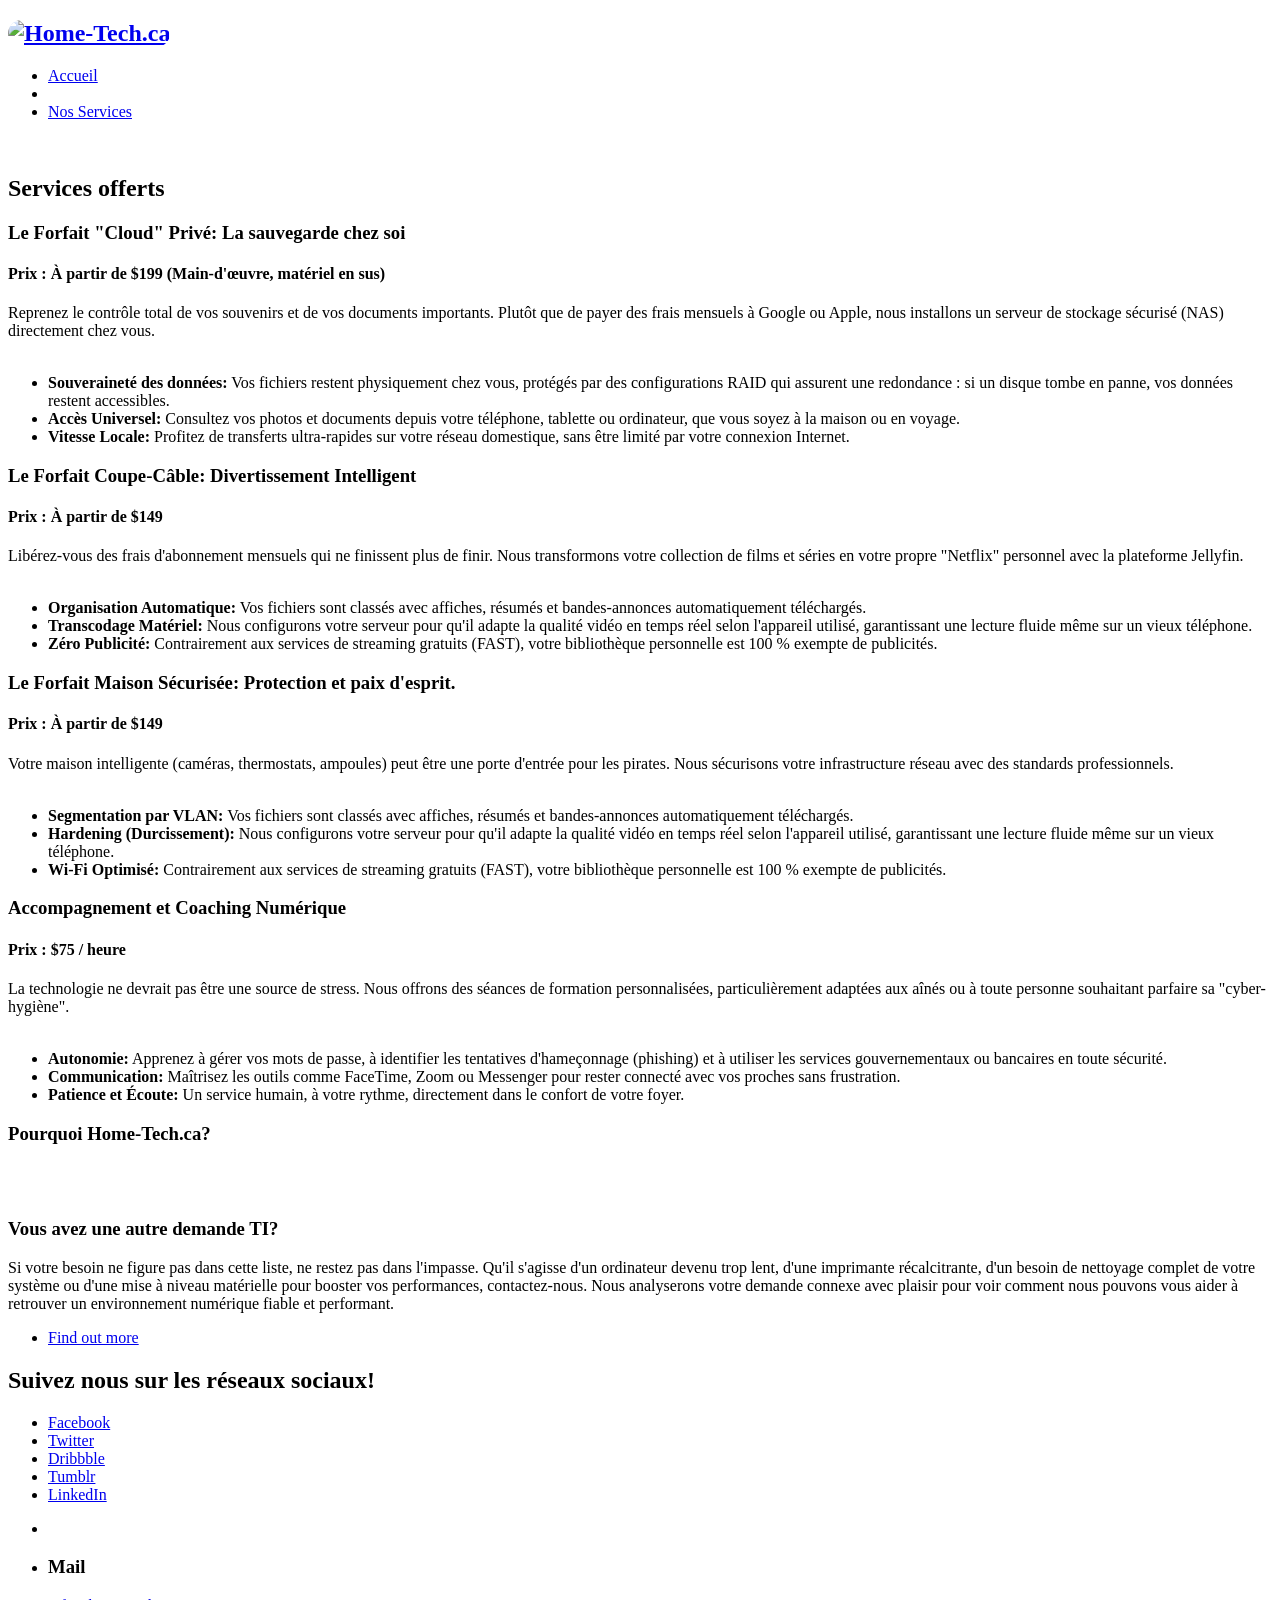
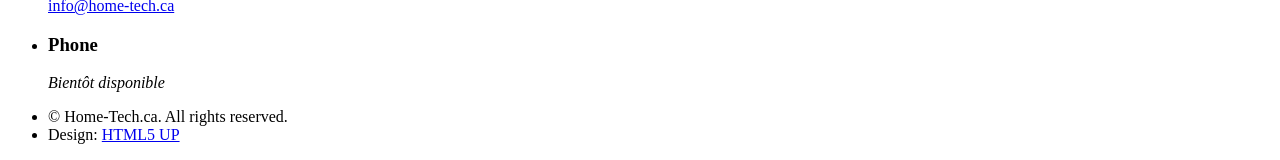
==== services.html @ 1df3826f "Add files via upload" ====
<!DOCTYPE HTML>
<!--
	Dopetrope by HTML5 UP
	html5up.net | @ajlkn
	Free for personal and commercial use under the CCA 3.0 license (html5up.net/license)
-->
<html>
	<head>
		<title>Services Home-Tech</title>
		<meta charset="utf-8" />
		<meta name="viewport" content="width=device-width, initial-scale=1, user-scalable=no" />
		<link rel="stylesheet" href="assets/css/main.css" />
	</head>
	<body class="no-sidebar is-preload">
		<div id="page-wrapper">

			<!-- Header -->
				<section id="header">

					<!-- Logo -->
						<h1 class="logo"><a href="index.html"><img src="images/logo.jpg" alt="Home-Tech.ca" style="
    width: 150px;
    border-radius: 75px;
"></a></h1>

					<!-- Nav -->
						<nav id="nav">
							<ul>
								<li><a href="index.html">Accueil</a></li>
								<li>
								<li class="current"><a href="no-sidebar.html">Nos Services</a></li>
							</ul>
						</nav>

				</section>

			<!-- Main -->
				<section id="main">
					<div class="container">

						<!-- Content -->
							<article class="box post">
								<a href="#" class="image featured"><img src="images/services.jpg" alt="" /></a>
								<header>
									<h2>Services offerts</h2>
								</header>

																<!--Forfait 1-->
								<section>
								<header>
									<h3 id="privatecloud">Le Forfait "Cloud" Privé: La sauvegarde chez soi</h3>
								</header>
								<p>
									<h4>Prix : À partir de $199 (Main-d'œuvre, matériel en sus)</h4>
								Reprenez le contrôle total de vos souvenirs et de vos documents importants. Plutôt que de payer des frais mensuels à Google ou Apple, nous installons un serveur de stockage sécurisé (NAS) directement chez vous.
								<ul>
									<br>								<li><b>Souveraineté des données:</b> Vos fichiers restent physiquement chez vous, protégés par des configurations RAID qui assurent une redondance : si un disque tombe en panne, vos données restent accessibles.</li>
								<li><b>Accès Universel:</b> Consultez vos photos et documents depuis votre téléphone, tablette ou ordinateur, que vous soyez à la maison ou en voyage.</li>
								<li><b>Vitesse Locale:</b>  Profitez de transferts ultra-rapides sur votre réseau domestique, sans être limité par votre connexion Internet.</li> 
								</ul>
								</p>
								</section>
								
																<!--Forfait 2-->
								<section>
								<header>
									<h3 id="cutcable">Le Forfait Coupe-Câble: Divertissement Intelligent</h3>
								</header>
								<p>
									<h4>Prix : À partir de $149</h4>
								Libérez-vous des frais d'abonnement mensuels qui ne finissent plus de finir. Nous transformons votre collection de films et séries en votre propre "Netflix" personnel avec la plateforme Jellyfin.
								<ul>
									<br>
								<li><b>Organisation Automatique:</b> Vos fichiers sont classés avec affiches, résumés et bandes-annonces automatiquement téléchargés.</li>
								<li><b>Transcodage Matériel:</b>  Nous configurons votre serveur pour qu'il adapte la qualité vidéo en temps réel selon l'appareil utilisé, garantissant une lecture fluide même sur un vieux téléphone.</li>
								<li><b>Zéro Publicité:</b>  Contrairement aux services de streaming gratuits (FAST), votre bibliothèque personnelle est 100 % exempte de publicités.</li> 
								</ul>
								</p>
								</section>								
								
																<!--Forfait 3-->
								<section>
								<header>
									<h3 id="securehome">Le Forfait Maison Sécurisée: Protection et paix d'esprit.</h3>
								</header>
								<p>
									<h4>Prix : À partir de $149</h4>
								Votre maison intelligente (caméras, thermostats, ampoules) peut être une porte d'entrée pour les pirates. Nous sécurisons votre infrastructure réseau avec des standards professionnels.
								<ul><br>
								<li><b>Segmentation par VLAN:</b>  Vos fichiers sont classés avec affiches, résumés et bandes-annonces automatiquement téléchargés.</li>
								<li><b>Hardening (Durcissement):</b>  Nous configurons votre serveur pour qu'il adapte la qualité vidéo en temps réel selon l'appareil utilisé, garantissant une lecture fluide même sur un vieux téléphone.</li>
								<li><b>Wi-Fi Optimisé:</b>  Contrairement aux services de streaming gratuits (FAST), votre bibliothèque personnelle est 100 % exempte de publicités.</li> 
								</ul>
								</p>
								</section>

																								<!--Forfait 4-->
								<section>
								<header>
									<h3 id="coaching">Accompagnement et Coaching Numérique</h3>
								</header>
								<p>
									<h4>Prix : $75 / heure</h4>
								La technologie ne devrait pas être une source de stress. Nous offrons des séances de formation personnalisées, particulièrement adaptées aux aînés ou à toute personne souhaitant parfaire sa "cyber-hygiène".
								<ul><br>
								<li><b>Autonomie:</b> Apprenez à gérer vos mots de passe, à identifier les tentatives d'hameçonnage (phishing) et à utiliser les services gouvernementaux ou bancaires en toute sécurité.</li>
								<li><b>Communication:</b> Maîtrisez les outils comme FaceTime, Zoom ou Messenger pour rester connecté avec vos proches sans frustration.</li>
								<li><b>Patience et Écoute:</b> Un service humain, à votre rythme, directement dans le confort de votre foyer.</li> 
								</ul>
								</p>
								</section>
								
																								<!--Bottom page/conclusion-->
								
							
								<section>
									<header>
										<h3>Pourquoi Home-Tech.ca?</h3>
									</header>
									
									<br>
																	<a href="images/infograph.jpg" target="_blank" class="image info"><img src="images/infograph.jpg"  alt="" /></a>

									


									<!--Conclusion-->
									<header>
										<h3>Vous avez une autre demande TI?</h3>
									</header>
									<p>
									Si votre besoin ne figure pas dans cette liste, ne restez pas dans l'impasse. 
									Qu'il s'agisse d'un ordinateur devenu trop lent, d'une imprimante récalcitrante, 
									d'un besoin de nettoyage complet de votre système  ou d'une mise à niveau matérielle pour booster 
									vos performances, contactez-nous. Nous analyserons votre demande connexe avec plaisir pour voir 
									comment nous pouvons vous aider à retrouver un environnement numérique fiable et performant.
									</p>
								</section>
							</article>

					</div>
				</section>

			<!-- Footer -->
				<section id="footer">
					<div class="container">
						<div class="row">
								<section>

									<footer>
										<ul class="actions">
											<li><a href="#" class="button">Find out more</a></li>
										</ul>
									</footer>
								</section>
							</div>
							<div class="col-4 col-6-medium col-12-small">
								<section>
									<header>

							<div class="col-4 col-12-medium">
								<section>
									<header>
										<h2>Suivez nous sur les réseaux sociaux!</h2>
									</header>
									<ul class="social">
										<li><a class="icon brands fa-facebook-f" href="#"><span class="label">Facebook</span></a></li>
										<li><a class="icon brands fa-twitter" href="#"><span class="label">Twitter</span></a></li>
										<li><a class="icon brands fa-dribbble" href="#"><span class="label">Dribbble</span></a></li>
										<li><a class="icon brands fa-tumblr" href="#"><span class="label">Tumblr</span></a></li>
										<li><a class="icon brands fa-linkedin-in" href="#"><span class="label">LinkedIn</span></a></li>
									</ul>
									<ul class="contact">
										<li>
											<!--<h3>Address</h3>              ADDRESS
											<p>
												Untitled Incorporated<br />
												1234 Somewhere Road Suite<br />
												Nashville, TN 00000-0000
											</p> -->
										</li>
										<li>
											<h3>Mail</h3>
											<p><a href="#">info@home-tech.ca</a></p>
										</li>
										<li>
											<h3>Phone</h3>
											<p><i>Bientôt disponible</i></p>
										</li>
									</ul>
								</section>
							</div>
							<div class="col-12">

								<!-- Copyright -->
									<div id="copyright">
										<ul class="links">
											<li>&copy; Home-Tech.ca. All rights reserved.</li><li>Design: <a href="http://html5up.net">HTML5 UP</a></li>
										</ul>
									</div>

							</div>
						</div>
					</div>
				</section>

		</div>

		<!-- Scripts -->
			<script src="assets/js/jquery.min.js"></script>
			<script src="assets/js/jquery.dropotron.min.js"></script>
			<script src="assets/js/browser.min.js"></script>
			<script src="assets/js/breakpoints.min.js"></script>
			<script src="assets/js/util.js"></script>
			<script src="assets/js/main.js"></script>

	</body>
</html>
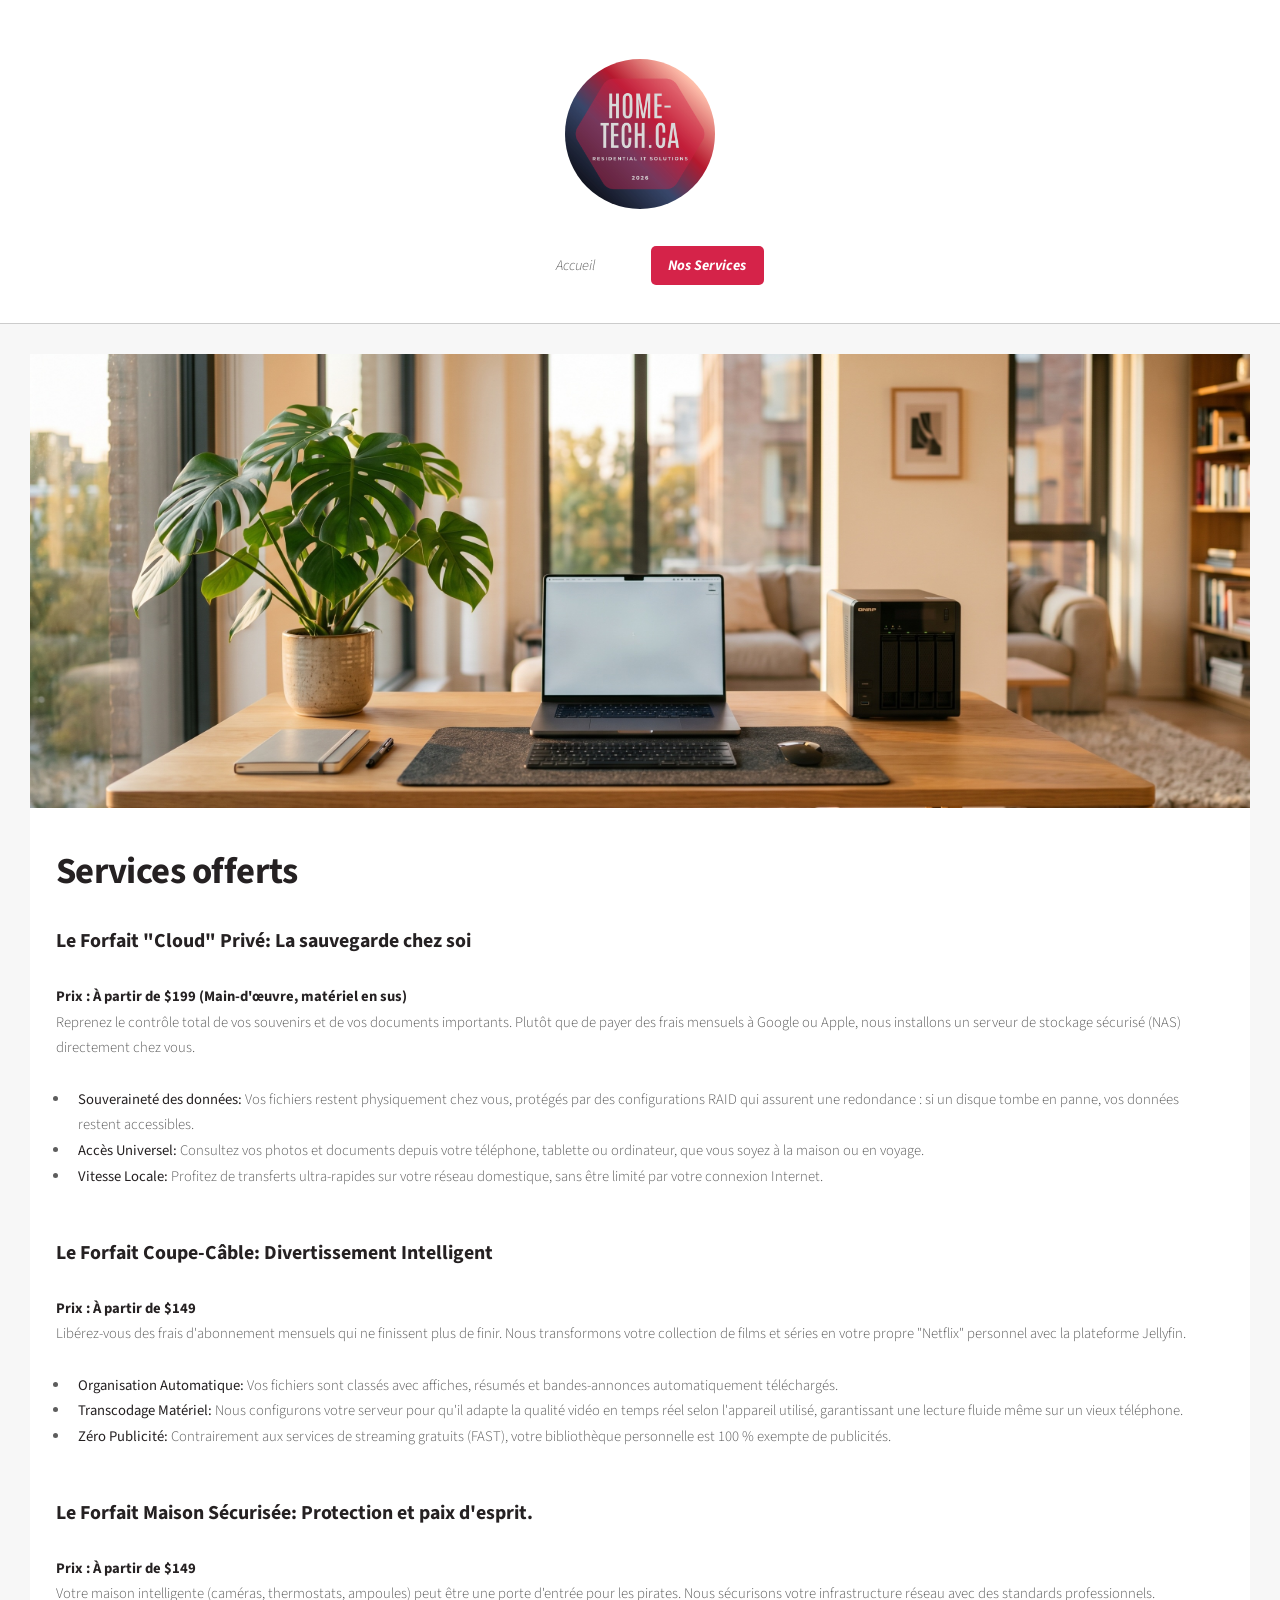
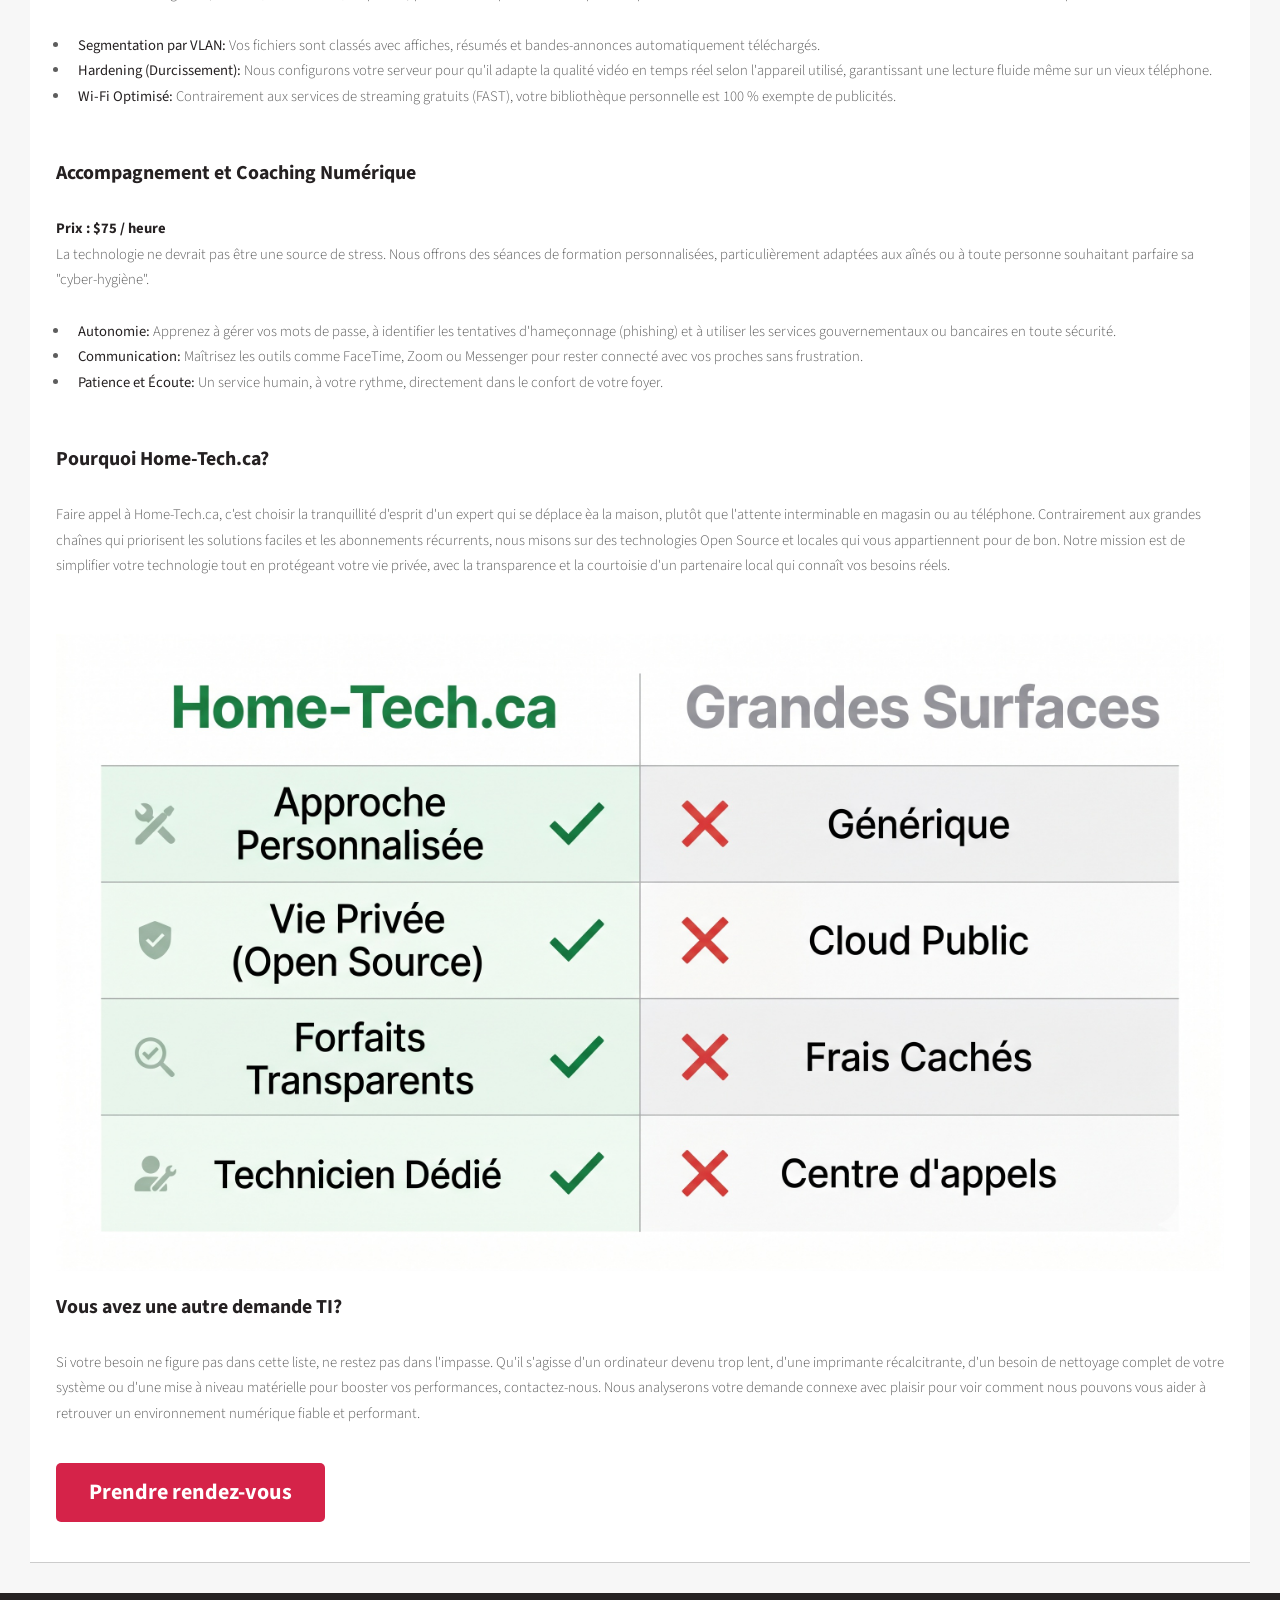
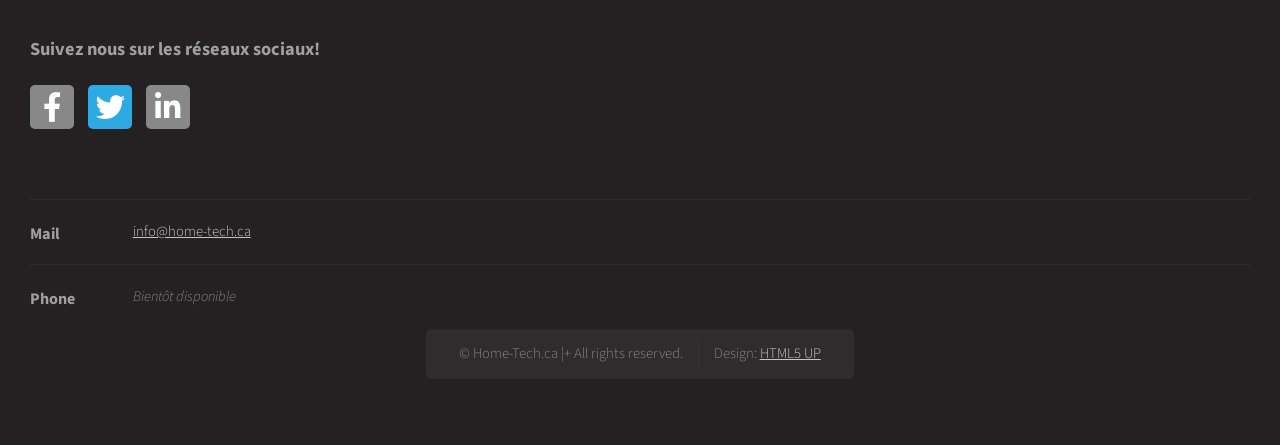
==== commit f30c6900: "Add files via upload" ====
--- a/services.html
+++ b/services.html
@@ -19,9 +19,7 @@
 
 					<!-- Logo -->
 						<h1 class="logo"><a href="index.html"><img src="images/logo.jpg" alt="Home-Tech.ca" style="
-    width: 150px;
-    border-radius: 75px;
-"></a></h1>
+    						width: 150px; border-radius: 75px;"></a></h1>
 
 					<!-- Nav -->
 						<nav id="nav">
@@ -117,6 +115,9 @@
 									<header>
 										<h3>Pourquoi Home-Tech.ca?</h3>
 									</header>
+									<p>Faire appel à Home-Tech.ca, c'est choisir la tranquillité d'esprit d'un expert qui se déplace èa la maison, plutôt que l'attente interminable en magasin ou au téléphone. Contrairement aux grandes chaînes qui 
+										priorisent les solutions faciles et les abonnements récurrents, nous misons sur des technologies Open Source et locales qui vous appartiennent pour de bon. Notre mission est de simplifier votre technologie 
+										tout en protégeant votre vie privée, avec la transparence et la courtoisie d'un partenaire local qui connaît vos besoins réels.</p>
 									
 									<br>
 																	<a href="images/infograph.jpg" target="_blank" class="image info"><img src="images/infograph.jpg"  alt="" /></a>
@@ -136,6 +137,10 @@
 									comment nous pouvons vous aider à retrouver un environnement numérique fiable et performant.
 									</p>
 								</section>
+															<footer>
+								<ul class="actions">
+									<li><a href="index.html#schedule" class="button large">Prendre rendez-vous</a></li>
+									</ul></footer>
 							</article>
 
 					</div>
@@ -145,14 +150,17 @@
 				<section id="footer">
 					<div class="container">
 						<div class="row">
-								<section>
-
-									<footer>
+								
+							
+							<section>
+
+									<!--<footer>
 										<ul class="actions">
 											<li><a href="#" class="button">Find out more</a></li>
 										</ul>
-									</footer>
-								</section>
+									</footer> 
+								-->
+							</section>
 							</div>
 							<div class="col-4 col-6-medium col-12-small">
 								<section>
@@ -166,8 +174,6 @@
 									<ul class="social">
 										<li><a class="icon brands fa-facebook-f" href="#"><span class="label">Facebook</span></a></li>
 										<li><a class="icon brands fa-twitter" href="#"><span class="label">Twitter</span></a></li>
-										<li><a class="icon brands fa-dribbble" href="#"><span class="label">Dribbble</span></a></li>
-										<li><a class="icon brands fa-tumblr" href="#"><span class="label">Tumblr</span></a></li>
 										<li><a class="icon brands fa-linkedin-in" href="#"><span class="label">LinkedIn</span></a></li>
 									</ul>
 									<ul class="contact">
@@ -195,7 +201,7 @@
 								<!-- Copyright -->
 									<div id="copyright">
 										<ul class="links">
-											<li>&copy; Home-Tech.ca. All rights reserved.</li><li>Design: <a href="http://html5up.net">HTML5 UP</a></li>
+											<li>&copy; Home-Tech.ca |+ All rights reserved.</li><li>Design: <a href="http://html5up.net">HTML5 UP</a></li>
 										</ul>
 									</div>
 
--- a/assets/css/main.css
+++ b/assets/css/main.css
@@ -0,0 +1,2920 @@
+@import url("fontawesome-all.min.css");
+@import url("https://fonts.googleapis.com/css?family=Source+Sans+Pro:300,400,700,900,300italic");
+
+/*
+	Dopetrope by HTML5 UP
+	html5up.net | @ajlkn
+	Free for personal and commercial use under the CCA 3.0 license (html5up.net/license)
+*/
+
+html, body, div, span, applet, object,
+iframe, h1, h2, h3, h4, h5, h6, p, blockquote,
+pre, a, abbr, acronym, address, big, cite,
+code, del, dfn, em, img, ins, kbd, q, s, samp,
+small, strike, strong, sub, sup, tt, var, b,
+u, i, center, dl, dt, dd, ol, ul, li, fieldset,
+form, label, legend, table, caption, tbody,
+tfoot, thead, tr, th, td, article, aside,
+canvas, details, embed, figure, figcaption,
+footer, header, hgroup, menu, nav, output, ruby,
+section, summary, time, mark, audio, video {
+	margin: 0;
+	padding: 0;
+	border: 0;
+	font-size: 100%;
+	font: inherit;
+	vertical-align: baseline;}
+
+article, aside, details, figcaption, figure,
+footer, header, hgroup, menu, nav, section {
+	display: block;}
+
+
+
+body {
+	line-height: 1;
+}
+
+ol, ul {
+	list-style: none;
+}
+
+blockquote, q {
+	quotes: none;
+}
+
+	blockquote:before, blockquote:after, q:before, q:after {
+		content: '';
+		content: none;
+	}
+
+table {
+	border-collapse: collapse;
+	border-spacing: 0;
+}
+
+body {
+	-webkit-text-size-adjust: none;
+}
+
+mark {
+	background-color: transparent;
+	color: inherit;
+}
+
+input::-moz-focus-inner {
+	border: 0;
+	padding: 0;
+}
+
+input, select, textarea {
+	-moz-appearance: none;
+	-webkit-appearance: none;
+	-ms-appearance: none;
+	appearance: none;
+}
+
+/* Basic */
+
+	html {
+		box-sizing: border-box;
+	}
+
+	*, *:before, *:after {
+		box-sizing: inherit;
+	}
+
+	body {
+		background: #252122;
+		background-image: url("images/bg02.png");
+	}
+
+		body.is-preload *, body.is-preload *:before, body.is-preload *:after {
+			-moz-animation: none !important;
+			-webkit-animation: none !important;
+			-ms-animation: none !important;
+			animation: none !important;
+			-moz-transition: none !important;
+			-webkit-transition: none !important;
+			-ms-transition: none !important;
+			transition: none !important;
+		}
+
+	body, input, textarea, select {
+		font-family: 'Source Sans Pro';
+		font-weight: 300;
+		color: #5d5d5d;
+		font-size: 14pt;
+		line-height: 1.75em;
+	}
+
+	strong, b {
+		color: #252122;
+		font-weight: 400;
+	}
+
+	i, em {
+		font-style: italic;
+	}
+
+	sub {
+		position: relative;
+		top: 0.5em;
+		font-size: 0.8em;
+	}
+
+	sup {
+		position: relative;
+		top: -0.5em;
+		font-size: 0.8em;
+	}
+
+	blockquote {
+		border-left: solid 0.75em #dddddd;
+		padding: 1em 0 1em 1.5em;
+		font-style: italic;
+	}
+
+	h1, h2, h3, h4, h5, h6 {
+		color: #252122;
+		font-weight: 700;
+	}
+
+	h1 a, h2 a, h3 a, h4 a, h5 a, h6 a {
+		color: inherit;
+		text-decoration: none;
+	}
+
+	h2 {
+		font-size: 1.5em;
+	}
+
+	h3 {
+		font-size: 1.35em;
+	}
+
+	a {
+		color: #d52349;
+		text-decoration: underline;
+	}
+
+		a:hover {
+			text-decoration: none;
+		}
+
+	br.clear {
+		clear: both;
+	}
+
+	hr {
+		border: 0;
+		border-top: solid 1px #dddddd;
+		height: 1px;
+		margin: 2em 0 2em 0;
+	}
+
+	p, ul, ol, dl, table {
+		margin-bottom: 2em;
+	}
+
+/* Container */
+
+	.container {
+		margin: 0 auto;
+		max-width: 100%;
+		width: 70em;
+	}
+
+		@media screen and (max-width: 1680px) {
+
+			.container {
+				width: 70em;
+			}
+
+		}
+
+		@media screen and (max-width: 1280px) {
+
+			.container {
+				width: calc(100% - 60px);
+			}
+
+		}
+
+		@media screen and (max-width: 980px) {
+
+			.container {
+				width: calc(100% - 80px);
+			}
+
+		}
+
+		@media screen and (max-width: 736px) {
+
+			.container {
+				width: calc(100% - 40px);
+			}
+
+		}
+
+/* Row */
+
+	.row {
+		display: flex;
+		flex-wrap: wrap;
+		box-sizing: border-box;
+		align-items: stretch;
+	}
+
+		.row > * {
+			box-sizing: border-box;
+		}
+
+		.row.gtr-uniform > * > :last-child {
+			margin-bottom: 0;
+		}
+
+		.row.aln-left {
+			justify-content: flex-start;
+		}
+
+		.row.aln-center {
+			justify-content: center;
+		}
+
+		.row.aln-right {
+			justify-content: flex-end;
+		}
+
+		.row.aln-top {
+			align-items: flex-start;
+		}
+
+		.row.aln-middle {
+			align-items: center;
+		}
+
+		.row.aln-bottom {
+			align-items: flex-end;
+		}
+
+		.row > .imp {
+			order: -1;
+		}
+
+		.row > .col-1 {
+			width: 8.33333%;
+		}
+
+		.row > .off-1 {
+			margin-left: 8.33333%;
+		}
+
+		.row > .col-2 {
+			width: 16.66667%;
+		}
+
+		.row > .off-2 {
+			margin-left: 16.66667%;
+		}
+
+		.row > .col-3 {
+			width: 25%;
+		}
+
+		.row > .off-3 {
+			margin-left: 25%;
+		}
+
+		.row > .col-4 {
+			width: 33.33333%;
+		}
+
+		.row > .off-4 {
+			margin-left: 33.33333%;
+		}
+
+		.row > .col-5 {
+			width: 41.66667%;
+		}
+
+		.row > .off-5 {
+			margin-left: 41.66667%;
+		}
+
+		.row > .col-6 {
+			width: 50%;
+		}
+
+		.row > .off-6 {
+			margin-left: 50%;
+		}
+
+		.row > .col-7 {
+			width: 58.33333%;
+		}
+
+		.row > .off-7 {
+			margin-left: 58.33333%;
+		}
+
+		.row > .col-8 {
+			width: 66.66667%;
+		}
+
+		.row > .off-8 {
+			margin-left: 66.66667%;
+		}
+
+		.row > .col-9 {
+			width: 75%;
+		}
+
+		.row > .off-9 {
+			margin-left: 75%;
+		}
+
+		.row > .col-10 {
+			width: 83.33333%;
+		}
+
+		.row > .off-10 {
+			margin-left: 83.33333%;
+		}
+
+		.row > .col-11 {
+			width: 91.66667%;
+		}
+
+		.row > .off-11 {
+			margin-left: 91.66667%;
+		}
+
+		.row > .col-12 {
+			width: 100%;
+		}
+
+		.row > .off-12 {
+			margin-left: 100%;
+		}
+
+		.row.gtr-0 {
+			margin-top: 0px;
+			margin-left: 0px;
+		}
+
+			.row.gtr-0 > * {
+				padding: 0px 0 0 0px;
+			}
+
+			.row.gtr-0.gtr-uniform {
+				margin-top: 0px;
+			}
+
+				.row.gtr-0.gtr-uniform > * {
+					padding-top: 0px;
+				}
+
+		.row.gtr-25 {
+			margin-top: -12.5px;
+			margin-left: -12.5px;
+		}
+
+			.row.gtr-25 > * {
+				padding: 12.5px 0 0 12.5px;
+			}
+
+			.row.gtr-25.gtr-uniform {
+				margin-top: -12.5px;
+			}
+
+				.row.gtr-25.gtr-uniform > * {
+					padding-top: 12.5px;
+				}
+
+		.row.gtr-50 {
+			margin-top: -25px;
+			margin-left: -25px;
+		}
+
+			.row.gtr-50 > * {
+				padding: 25px 0 0 25px;
+			}
+
+			.row.gtr-50.gtr-uniform {
+				margin-top: -25px;
+			}
+
+				.row.gtr-50.gtr-uniform > * {
+					padding-top: 25px;
+				}
+
+		.row {
+			margin-top: -50px;
+			margin-left: -50px;
+		}
+
+			.row > * {
+				padding: 50px 0 0 50px;
+			}
+
+			.row.gtr-uniform {
+				margin-top: -50px;
+			}
+
+				.row.gtr-uniform > * {
+					padding-top: 50px;
+				}
+
+		.row.gtr-150 {
+			margin-top: -75px;
+			margin-left: -75px;
+		}
+
+			.row.gtr-150 > * {
+				padding: 75px 0 0 75px;
+			}
+
+			.row.gtr-150.gtr-uniform {
+				margin-top: -75px;
+			}
+
+				.row.gtr-150.gtr-uniform > * {
+					padding-top: 75px;
+				}
+
+		.row.gtr-200 {
+			margin-top: -100px;
+			margin-left: -100px;
+		}
+
+			.row.gtr-200 > * {
+				padding: 100px 0 0 100px;
+			}
+
+			.row.gtr-200.gtr-uniform {
+				margin-top: -100px;
+			}
+
+				.row.gtr-200.gtr-uniform > * {
+					padding-top: 100px;
+				}
+
+		@media screen and (max-width: 1680px) {
+
+			.row {
+				display: flex;
+				flex-wrap: wrap;
+				box-sizing: border-box;
+				align-items: stretch;
+			}
+
+				.row > * {
+					box-sizing: border-box;
+				}
+
+				.row.gtr-uniform > * > :last-child {
+					margin-bottom: 0;
+				}
+
+				.row.aln-left {
+					justify-content: flex-start;
+				}
+
+				.row.aln-center {
+					justify-content: center;
+				}
+
+				.row.aln-right {
+					justify-content: flex-end;
+				}
+
+				.row.aln-top {
+					align-items: flex-start;
+				}
+
+				.row.aln-middle {
+					align-items: center;
+				}
+
+				.row.aln-bottom {
+					align-items: flex-end;
+				}
+
+				.row > .imp-xlarge {
+					order: -1;
+				}
+
+				.row > .col-1-xlarge {
+					width: 8.33333%;
+				}
+
+				.row > .off-1-xlarge {
+					margin-left: 8.33333%;
+				}
+
+				.row > .col-2-xlarge {
+					width: 16.66667%;
+				}
+
+				.row > .off-2-xlarge {
+					margin-left: 16.66667%;
+				}
+
+				.row > .col-3-xlarge {
+					width: 25%;
+				}
+
+				.row > .off-3-xlarge {
+					margin-left: 25%;
+				}
+
+				.row > .col-4-xlarge {
+					width: 33.33333%;
+				}
+
+				.row > .off-4-xlarge {
+					margin-left: 33.33333%;
+				}
+
+				.row > .col-5-xlarge {
+					width: 41.66667%;
+				}
+
+				.row > .off-5-xlarge {
+					margin-left: 41.66667%;
+				}
+
+				.row > .col-6-xlarge {
+					width: 50%;
+				}
+
+				.row > .off-6-xlarge {
+					margin-left: 50%;
+				}
+
+				.row > .col-7-xlarge {
+					width: 58.33333%;
+				}
+
+				.row > .off-7-xlarge {
+					margin-left: 58.33333%;
+				}
+
+				.row > .col-8-xlarge {
+					width: 66.66667%;
+				}
+
+				.row > .off-8-xlarge {
+					margin-left: 66.66667%;
+				}
+
+				.row > .col-9-xlarge {
+					width: 75%;
+				}
+
+				.row > .off-9-xlarge {
+					margin-left: 75%;
+				}
+
+				.row > .col-10-xlarge {
+					width: 83.33333%;
+				}
+
+				.row > .off-10-xlarge {
+					margin-left: 83.33333%;
+				}
+
+				.row > .col-11-xlarge {
+					width: 91.66667%;
+				}
+
+				.row > .off-11-xlarge {
+					margin-left: 91.66667%;
+				}
+
+				.row > .col-12-xlarge {
+					width: 100%;
+				}
+
+				.row > .off-12-xlarge {
+					margin-left: 100%;
+				}
+
+				.row.gtr-0 {
+					margin-top: 0px;
+					margin-left: 0px;
+				}
+
+					.row.gtr-0 > * {
+						padding: 0px 0 0 0px;
+					}
+
+					.row.gtr-0.gtr-uniform {
+						margin-top: 0px;
+					}
+
+						.row.gtr-0.gtr-uniform > * {
+							padding-top: 0px;
+						}
+
+				.row.gtr-25 {
+					margin-top: -12.5px;
+					margin-left: -12.5px;
+				}
+
+					.row.gtr-25 > * {
+						padding: 12.5px 0 0 12.5px;
+					}
+
+					.row.gtr-25.gtr-uniform {
+						margin-top: -12.5px;
+					}
+
+						.row.gtr-25.gtr-uniform > * {
+							padding-top: 12.5px;
+						}
+
+				.row.gtr-50 {
+					margin-top: -25px;
+					margin-left: -25px;
+				}
+
+					.row.gtr-50 > * {
+						padding: 25px 0 0 25px;
+					}
+
+					.row.gtr-50.gtr-uniform {
+						margin-top: -25px;
+					}
+
+						.row.gtr-50.gtr-uniform > * {
+							padding-top: 25px;
+						}
+
+				.row {
+					margin-top: -50px;
+					margin-left: -50px;
+				}
+
+					.row > * {
+						padding: 50px 0 0 50px;
+					}
+
+					.row.gtr-uniform {
+						margin-top: -50px;
+					}
+
+						.row.gtr-uniform > * {
+							padding-top: 50px;
+						}
+
+				.row.gtr-150 {
+					margin-top: -75px;
+					margin-left: -75px;
+				}
+
+					.row.gtr-150 > * {
+						padding: 75px 0 0 75px;
+					}
+
+					.row.gtr-150.gtr-uniform {
+						margin-top: -75px;
+					}
+
+						.row.gtr-150.gtr-uniform > * {
+							padding-top: 75px;
+						}
+
+				.row.gtr-200 {
+					margin-top: -100px;
+					margin-left: -100px;
+				}
+
+					.row.gtr-200 > * {
+						padding: 100px 0 0 100px;
+					}
+
+					.row.gtr-200.gtr-uniform {
+						margin-top: -100px;
+					}
+
+						.row.gtr-200.gtr-uniform > * {
+							padding-top: 100px;
+						}
+
+		}
+
+		@media screen and (max-width: 1280px) {
+
+			.row {
+				display: flex;
+				flex-wrap: wrap;
+				box-sizing: border-box;
+				align-items: stretch;
+			}
+
+				.row > * {
+					box-sizing: border-box;
+				}
+
+				.row.gtr-uniform > * > :last-child {
+					margin-bottom: 0;
+				}
+
+				.row.aln-left {
+					justify-content: flex-start;
+				}
+
+				.row.aln-center {
+					justify-content: center;
+				}
+
+				.row.aln-right {
+					justify-content: flex-end;
+				}
+
+				.row.aln-top {
+					align-items: flex-start;
+				}
+
+				.row.aln-middle {
+					align-items: center;
+				}
+
+				.row.aln-bottom {
+					align-items: flex-end;
+				}
+
+				.row > .imp-large {
+					order: -1;
+				}
+
+				.row > .col-1-large {
+					width: 8.33333%;
+				}
+
+				.row > .off-1-large {
+					margin-left: 8.33333%;
+				}
+
+				.row > .col-2-large {
+					width: 16.66667%;
+				}
+
+				.row > .off-2-large {
+					margin-left: 16.66667%;
+				}
+
+				.row > .col-3-large {
+					width: 25%;
+				}
+
+				.row > .off-3-large {
+					margin-left: 25%;
+				}
+
+				.row > .col-4-large {
+					width: 33.33333%;
+				}
+
+				.row > .off-4-large {
+					margin-left: 33.33333%;
+				}
+
+				.row > .col-5-large {
+					width: 41.66667%;
+				}
+
+				.row > .off-5-large {
+					margin-left: 41.66667%;
+				}
+
+				.row > .col-6-large {
+					width: 50%;
+				}
+
+				.row > .off-6-large {
+					margin-left: 50%;
+				}
+
+				.row > .col-7-large {
+					width: 58.33333%;
+				}
+
+				.row > .off-7-large {
+					margin-left: 58.33333%;
+				}
+
+				.row > .col-8-large {
+					width: 66.66667%;
+				}
+
+				.row > .off-8-large {
+					margin-left: 66.66667%;
+				}
+
+				.row > .col-9-large {
+					width: 75%;
+				}
+
+				.row > .off-9-large {
+					margin-left: 75%;
+				}
+
+				.row > .col-10-large {
+					width: 83.33333%;
+				}
+
+				.row > .off-10-large {
+					margin-left: 83.33333%;
+				}
+
+				.row > .col-11-large {
+					width: 91.66667%;
+				}
+
+				.row > .off-11-large {
+					margin-left: 91.66667%;
+				}
+
+				.row > .col-12-large {
+					width: 100%;
+				}
+
+				.row > .off-12-large {
+					margin-left: 100%;
+				}
+
+				.row.gtr-0 {
+					margin-top: 0px;
+					margin-left: 0px;
+				}
+
+					.row.gtr-0 > * {
+						padding: 0px 0 0 0px;
+					}
+
+					.row.gtr-0.gtr-uniform {
+						margin-top: 0px;
+					}
+
+						.row.gtr-0.gtr-uniform > * {
+							padding-top: 0px;
+						}
+
+				.row.gtr-25 {
+					margin-top: -7.5px;
+					margin-left: -7.5px;
+				}
+
+					.row.gtr-25 > * {
+						padding: 7.5px 0 0 7.5px;
+					}
+
+					.row.gtr-25.gtr-uniform {
+						margin-top: -7.5px;
+					}
+
+						.row.gtr-25.gtr-uniform > * {
+							padding-top: 7.5px;
+						}
+
+				.row.gtr-50 {
+					margin-top: -15px;
+					margin-left: -15px;
+				}
+
+					.row.gtr-50 > * {
+						padding: 15px 0 0 15px;
+					}
+
+					.row.gtr-50.gtr-uniform {
+						margin-top: -15px;
+					}
+
+						.row.gtr-50.gtr-uniform > * {
+							padding-top: 15px;
+						}
+
+				.row {
+					margin-top: -30px;
+					margin-left: -30px;
+				}
+
+					.row > * {
+						padding: 30px 0 0 30px;
+					}
+
+					.row.gtr-uniform {
+						margin-top: -30px;
+					}
+
+						.row.gtr-uniform > * {
+							padding-top: 30px;
+						}
+
+				.row.gtr-150 {
+					margin-top: -45px;
+					margin-left: -45px;
+				}
+
+					.row.gtr-150 > * {
+						padding: 45px 0 0 45px;
+					}
+
+					.row.gtr-150.gtr-uniform {
+						margin-top: -45px;
+					}
+
+						.row.gtr-150.gtr-uniform > * {
+							padding-top: 45px;
+						}
+
+				.row.gtr-200 {
+					margin-top: -60px;
+					margin-left: -60px;
+				}
+
+					.row.gtr-200 > * {
+						padding: 60px 0 0 60px;
+					}
+
+					.row.gtr-200.gtr-uniform {
+						margin-top: -60px;
+					}
+
+						.row.gtr-200.gtr-uniform > * {
+							padding-top: 60px;
+						}
+
+		}
+
+		@media screen and (max-width: 980px) {
+
+			.row {
+				display: flex;
+				flex-wrap: wrap;
+				box-sizing: border-box;
+				align-items: stretch;
+			}
+
+				.row > * {
+					box-sizing: border-box;
+				}
+
+				.row.gtr-uniform > * > :last-child {
+					margin-bottom: 0;
+				}
+
+				.row.aln-left {
+					justify-content: flex-start;
+				}
+
+				.row.aln-center {
+					justify-content: center;
+				}
+
+				.row.aln-right {
+					justify-content: flex-end;
+				}
+
+				.row.aln-top {
+					align-items: flex-start;
+				}
+
+				.row.aln-middle {
+					align-items: center;
+				}
+
+				.row.aln-bottom {
+					align-items: flex-end;
+				}
+
+				.row > .imp-medium {
+					order: -1;
+				}
+
+				.row > .col-1-medium {
+					width: 8.33333%;
+				}
+
+				.row > .off-1-medium {
+					margin-left: 8.33333%;
+				}
+
+				.row > .col-2-medium {
+					width: 16.66667%;
+				}
+
+				.row > .off-2-medium {
+					margin-left: 16.66667%;
+				}
+
+				.row > .col-3-medium {
+					width: 25%;
+				}
+
+				.row > .off-3-medium {
+					margin-left: 25%;
+				}
+
+				.row > .col-4-medium {
+					width: 33.33333%;
+				}
+
+				.row > .off-4-medium {
+					margin-left: 33.33333%;
+				}
+
+				.row > .col-5-medium {
+					width: 41.66667%;
+				}
+
+				.row > .off-5-medium {
+					margin-left: 41.66667%;
+				}
+
+				.row > .col-6-medium {
+					width: 50%;
+				}
+
+				.row > .off-6-medium {
+					margin-left: 50%;
+				}
+
+				.row > .col-7-medium {
+					width: 58.33333%;
+				}
+
+				.row > .off-7-medium {
+					margin-left: 58.33333%;
+				}
+
+				.row > .col-8-medium {
+					width: 66.66667%;
+				}
+
+				.row > .off-8-medium {
+					margin-left: 66.66667%;
+				}
+
+				.row > .col-9-medium {
+					width: 75%;
+				}
+
+				.row > .off-9-medium {
+					margin-left: 75%;
+				}
+
+				.row > .col-10-medium {
+					width: 83.33333%;
+				}
+
+				.row > .off-10-medium {
+					margin-left: 83.33333%;
+				}
+
+				.row > .col-11-medium {
+					width: 91.66667%;
+				}
+
+				.row > .off-11-medium {
+					margin-left: 91.66667%;
+				}
+
+				.row > .col-12-medium {
+					width: 100%;
+				}
+
+				.row > .off-12-medium {
+					margin-left: 100%;
+				}
+
+				.row.gtr-0 {
+					margin-top: 0px;
+					margin-left: 0px;
+				}
+
+					.row.gtr-0 > * {
+						padding: 0px 0 0 0px;
+					}
+
+					.row.gtr-0.gtr-uniform {
+						margin-top: 0px;
+					}
+
+						.row.gtr-0.gtr-uniform > * {
+							padding-top: 0px;
+						}
+
+				.row.gtr-25 {
+					margin-top: -10px;
+					margin-left: -10px;
+				}
+
+					.row.gtr-25 > * {
+						padding: 10px 0 0 10px;
+					}
+
+					.row.gtr-25.gtr-uniform {
+						margin-top: -10px;
+					}
+
+						.row.gtr-25.gtr-uniform > * {
+							padding-top: 10px;
+						}
+
+				.row.gtr-50 {
+					margin-top: -20px;
+					margin-left: -20px;
+				}
+
+					.row.gtr-50 > * {
+						padding: 20px 0 0 20px;
+					}
+
+					.row.gtr-50.gtr-uniform {
+						margin-top: -20px;
+					}
+
+						.row.gtr-50.gtr-uniform > * {
+							padding-top: 20px;
+						}
+
+				.row {
+					margin-top: -40px;
+					margin-left: -40px;
+				}
+
+					.row > * {
+						padding: 40px 0 0 40px;
+					}
+
+					.row.gtr-uniform {
+						margin-top: -40px;
+					}
+
+						.row.gtr-uniform > * {
+							padding-top: 40px;
+						}
+
+				.row.gtr-150 {
+					margin-top: -60px;
+					margin-left: -60px;
+				}
+
+					.row.gtr-150 > * {
+						padding: 60px 0 0 60px;
+					}
+
+					.row.gtr-150.gtr-uniform {
+						margin-top: -60px;
+					}
+
+						.row.gtr-150.gtr-uniform > * {
+							padding-top: 60px;
+						}
+
+				.row.gtr-200 {
+					margin-top: -80px;
+					margin-left: -80px;
+				}
+
+					.row.gtr-200 > * {
+						padding: 80px 0 0 80px;
+					}
+
+					.row.gtr-200.gtr-uniform {
+						margin-top: -80px;
+					}
+
+						.row.gtr-200.gtr-uniform > * {
+							padding-top: 80px;
+						}
+
+		}
+
+		@media screen and (max-width: 736px) {
+
+			.row {
+				display: flex;
+				flex-wrap: wrap;
+				box-sizing: border-box;
+				align-items: stretch;
+			}
+
+				.row > * {
+					box-sizing: border-box;
+				}
+
+				.row.gtr-uniform > * > :last-child {
+					margin-bottom: 0;
+				}
+
+				.row.aln-left {
+					justify-content: flex-start;
+				}
+
+				.row.aln-center {
+					justify-content: center;
+				}
+
+				.row.aln-right {
+					justify-content: flex-end;
+				}
+
+				.row.aln-top {
+					align-items: flex-start;
+				}
+
+				.row.aln-middle {
+					align-items: center;
+				}
+
+				.row.aln-bottom {
+					align-items: flex-end;
+				}
+
+				.row > .imp-small {
+					order: -1;
+				}
+
+				.row > .col-1-small {
+					width: 8.33333%;
+				}
+
+				.row > .off-1-small {
+					margin-left: 8.33333%;
+				}
+
+				.row > .col-2-small {
+					width: 16.66667%;
+				}
+
+				.row > .off-2-small {
+					margin-left: 16.66667%;
+				}
+
+				.row > .col-3-small {
+					width: 25%;
+				}
+
+				.row > .off-3-small {
+					margin-left: 25%;
+				}
+
+				.row > .col-4-small {
+					width: 33.33333%;
+				}
+
+				.row > .off-4-small {
+					margin-left: 33.33333%;
+				}
+
+				.row > .col-5-small {
+					width: 41.66667%;
+				}
+
+				.row > .off-5-small {
+					margin-left: 41.66667%;
+				}
+
+				.row > .col-6-small {
+					width: 50%;
+				}
+
+				.row > .off-6-small {
+					margin-left: 50%;
+				}
+
+				.row > .col-7-small {
+					width: 58.33333%;
+				}
+
+				.row > .off-7-small {
+					margin-left: 58.33333%;
+				}
+
+				.row > .col-8-small {
+					width: 66.66667%;
+				}
+
+				.row > .off-8-small {
+					margin-left: 66.66667%;
+				}
+
+				.row > .col-9-small {
+					width: 75%;
+				}
+
+				.row > .off-9-small {
+					margin-left: 75%;
+				}
+
+				.row > .col-10-small {
+					width: 83.33333%;
+				}
+
+				.row > .off-10-small {
+					margin-left: 83.33333%;
+				}
+
+				.row > .col-11-small {
+					width: 91.66667%;
+				}
+
+				.row > .off-11-small {
+					margin-left: 91.66667%;
+				}
+
+				.row > .col-12-small {
+					width: 100%;
+				}
+
+				.row > .off-12-small {
+					margin-left: 100%;
+				}
+
+				.row.gtr-0 {
+					margin-top: 0px;
+					margin-left: 0px;
+				}
+
+					.row.gtr-0 > * {
+						padding: 0px 0 0 0px;
+					}
+
+					.row.gtr-0.gtr-uniform {
+						margin-top: 0px;
+					}
+
+						.row.gtr-0.gtr-uniform > * {
+							padding-top: 0px;
+						}
+
+				.row.gtr-25 {
+					margin-top: -5px;
+					margin-left: -5px;
+				}
+
+					.row.gtr-25 > * {
+						padding: 5px 0 0 5px;
+					}
+
+					.row.gtr-25.gtr-uniform {
+						margin-top: -5px;
+					}
+
+						.row.gtr-25.gtr-uniform > * {
+							padding-top: 5px;
+						}
+
+				.row.gtr-50 {
+					margin-top: -10px;
+					margin-left: -10px;
+				}
+
+					.row.gtr-50 > * {
+						padding: 10px 0 0 10px;
+					}
+
+					.row.gtr-50.gtr-uniform {
+						margin-top: -10px;
+					}
+
+						.row.gtr-50.gtr-uniform > * {
+							padding-top: 10px;
+						}
+
+				.row {
+					margin-top: -20px;
+					margin-left: -20px;
+				}
+
+					.row > * {
+						padding: 20px 0 0 20px;
+					}
+
+					.row.gtr-uniform {
+						margin-top: -20px;
+					}
+
+						.row.gtr-uniform > * {
+							padding-top: 20px;
+						}
+
+				.row.gtr-150 {
+					margin-top: -30px;
+					margin-left: -30px;
+				}
+
+					.row.gtr-150 > * {
+						padding: 30px 0 0 30px;
+					}
+
+					.row.gtr-150.gtr-uniform {
+						margin-top: -30px;
+					}
+
+						.row.gtr-150.gtr-uniform > * {
+							padding-top: 30px;
+						}
+
+				.row.gtr-200 {
+					margin-top: -40px;
+					margin-left: -40px;
+				}
+
+					.row.gtr-200 > * {
+						padding: 40px 0 0 40px;
+					}
+
+					.row.gtr-200.gtr-uniform {
+						margin-top: -40px;
+					}
+
+						.row.gtr-200.gtr-uniform > * {
+							padding-top: 40px;
+						}
+
+		}
+
+/* Form */
+
+	form label {
+		display: block;
+		color: #252122;
+		font-weight: 400;
+		margin: 0 0 0.5em 0;
+	}
+
+	form input[type=text],
+	form input[type=email],
+	form input[type=password],
+	form select,
+	form textarea {
+		-webkit-appearance: none;
+		display: block;
+		border: 0;
+		padding: 0.75em 1em;
+		font-size: 1em;
+		border-radius: 5px;
+		border: solid 1px #dddddd;
+		background: #fff;
+		width: 100%;
+	}
+
+		form input[type=text]:focus,
+		form input[type=email]:focus,
+		form input[type=password]:focus,
+		form select:focus,
+		form textarea:focus {
+			box-shadow: inset 0px 0px 1px 1px #43bff0;
+		}
+
+	form textarea {
+		height: 15em;
+	}
+
+	form ::-webkit-input-placeholder {
+		color: #555 !important;
+	}
+
+	form :-moz-placeholder {
+		color: #555 !important;
+	}
+
+	form ::-moz-placeholder {
+		color: #555 !important;
+	}
+
+	form :-ms-input-placeholder {
+		color: #555 !important;
+	}
+
+	form ::-moz-focus-inner {
+		border: 0;
+	}
+
+/* Tables */
+
+	table {
+		width: 100%;
+	}
+
+		table tr {
+			border-top: solid 1px #dddddd;
+		}
+
+			table tr:first-child {
+				border-top: 0;
+			}
+
+		table td {
+			padding: 0.5em 1em 0.5em 1em;
+		}
+
+		table th {
+			text-align: left;
+			padding: 0.5em 1em 0.5em 1em;
+			font-weight: 700;
+			margin: 0 0 1em 0;
+		}
+
+		table thead {
+			border-bottom: solid 2px #dddddd;
+		}
+
+/* Section/Article */
+
+	section, article {
+		margin-bottom: 2.5em;
+	}
+
+		section > :last-child, section:last-child, article > :last-child, article:last-child {
+			margin-bottom: 0;
+		}
+
+	header {
+		margin: 0 0 1.5em 0;
+	}
+
+		header > p {
+			display: block;
+			font-style: italic;
+			margin: 0.5em 0 0 0;
+			padding-bottom: 0.5em;
+		}
+
+		header.major {
+			position: relative;
+			text-align: center;
+			border-top: solid 1px #ccc;
+			top: 1em;
+			margin: 0 0 3em 0;
+		}
+
+		/* h1.logo img{ 
+			float: center;
+			display:block;
+			z-index: 999;
+		}*/
+
+			header.major h2 {
+				background: #fff;
+				position: relative;
+				top: -0.65em;
+				display: inline;
+				margin: 0;
+				padding: 0 1em 0 1em;
+			}
+
+	footer {
+		margin: 2.25em 0 0 0;
+	}
+
+/* Box */
+
+	.box {
+		background: #ffffff;
+		border-bottom: solid 1px #ccc;
+		padding: 2.75em 1.75em 2.75em 1.75em;
+	}
+
+		.box .image.featured {
+			position: relative;
+			width: auto;
+			left: 1.75em;
+			top: 1.75em;
+			margin: -4.5em 0 4.25em -3.5em;
+		}
+
+		.box.post header {
+			padding-top: 1em;
+			margin: 0 0 2em 0;
+		}
+
+		.box.post h2 {
+			font-size: 2.5em;
+			letter-spacing: -0.015em;
+		}
+
+		.box.post header > p {
+			margin-top: 1.25em;
+			font-size: 1.25em;
+		}
+
+		.box footer ul.actions {
+			margin-bottom: 0;
+		}
+
+/* Button */
+
+	input[type="button"],
+	input[type="submit"],
+	input[type="reset"],
+	button,
+	.button {
+		-webkit-appearance: none;
+		display: inline-block;
+		text-decoration: none;
+		cursor: pointer;
+		border: 0;
+		border-radius: 5px;
+		background: #d52349;
+		color: #fff !important;
+		font-weight: 700;
+		outline: 0;
+		font-size: 1.1em;
+		padding: 0.65em 1.5em 0.65em 1.5em;
+		text-align: center;
+		-moz-transition: background-color .25s ease-in-out;
+		-webkit-transition: background-color .25s ease-in-out;
+		-ms-transition: background-color .25s ease-in-out;
+		transition: background-color .25s ease-in-out;
+	}
+
+		input[type="button"]:hover,
+		input[type="submit"]:hover,
+		input[type="reset"]:hover,
+		button:hover,
+		.button:hover {
+			background: #e53359;
+		}
+
+		input[type="button"]:active,
+		input[type="submit"]:active,
+		input[type="reset"]:active,
+		button:active,
+		.button:active {
+			background: #c51349;
+		}
+
+		input[type="button"].alt,
+		input[type="submit"].alt,
+		input[type="reset"].alt,
+		button.alt,
+		.button.alt {
+			background: #252122;
+		}
+
+			input[type="button"].alt:hover,
+			input[type="submit"].alt:hover,
+			input[type="reset"].alt:hover,
+			button.alt:hover,
+			.button.alt:hover {
+				background: #353132;
+			}
+
+			input[type="button"].alt:active,
+			input[type="submit"].alt:active,
+			input[type="reset"].alt:active,
+			button.alt:active,
+			.button.alt:active {
+				background: #151112;
+			}
+
+		input[type="button"].icon:before,
+		input[type="submit"].icon:before,
+		input[type="reset"].icon:before,
+		button.icon:before,
+		.button.icon:before {
+			opacity: 0.35;
+			position: relative;
+			top: 0.05em;
+			margin-right: 0.75em;
+		}
+
+		input[type="button"].large,
+		input[type="submit"].large,
+		input[type="reset"].large,
+		button.large,
+		.button.large {
+			font-size: 1.5em;
+			padding: 0.75em 1.5em 0.75em 1.5em;
+		}
+	
+
+/* Image */
+
+	.image {
+		display: inline-block;
+		outline: 0;
+	}
+
+		.image img {
+			display: block;
+			width: 100%;
+		}
+
+		.image.centered {
+			display: block;
+			margin: 0 0 2em 0;
+		}
+
+			.image.centered img {
+				margin: 0 auto;
+				width: auto;
+			}
+
+		.image.featured {
+			display: block;
+			width: 100%;
+			margin: 0 0 2em 0;
+		}
+
+		.image.left {
+			float: left;
+			margin: 0 2em 2em 0;
+		}
+
+/* List */
+
+	ul {
+		list-style: disc;
+		padding-left: 1em;
+	}
+
+		ul li {
+			padding-left: 0.5em;
+		}
+
+	ol {
+		list-style: decimal;
+		padding-left: 1.25em;
+	}
+
+		ol li {
+			padding-left: 0.25em;
+		}
+
+/* Actions */
+
+	ul.actions {
+		list-style: none;
+		padding-left: 0;
+		position: center;
+	}
+
+		ul.actions li {
+			display: inline-block;
+			margin-left: 1em;
+			padding-left: 0;
+		}
+
+			ul.actions li:first-child {
+				margin-left: 0;
+			}
+
+/* Links */
+
+	ul.links {
+		list-style: none;
+		padding-left: 0;
+	}
+
+		ul.links li {
+			display: inline-block;
+			border-left: solid 1px rgba(255, 255, 255, 0.05);
+			padding: 0 0 0 1em;
+			margin: 0 0 0 1em;
+		}
+
+			ul.links li:first-child {
+				border-left: 0;
+				padding-left: 0;
+				margin-left: 0;
+			}
+
+/* Contact */
+
+	ul.contact {
+		list-style: none;
+		padding-left: 0;
+	}
+
+		ul.contact li {
+			position: relative;
+			border-top: solid 1px #ddd;
+			padding: 1.3em 0 1.3em 7em;
+		}
+
+			ul.contact li h3 {
+				position: absolute;
+				left: 0;
+				top: 1.3em;
+				font-size: 1.1em;
+			}
+
+			ul.contact li p {
+				margin: 0;
+			}
+
+			ul.contact li:first-child {
+				padding-top: 0;
+				border-top: 0;
+			}
+
+				ul.contact li:first-child h3 {
+					top: 0;
+				}
+
+/* Dates */
+
+	ul.dates {
+		list-style: none;
+		padding-left: 0;
+	}
+
+		ul.dates li {
+			position: relative;
+			border-top: solid 1px #ddd;
+			padding: 1.3em 0 1.3em 6.75em;
+		}
+
+		ul.dates .date {
+			display: block;
+			position: absolute;
+			left: 0;
+			top: 1.3em;
+			background-color: #d52349;
+			height: 3.5em;
+			text-align: center;
+			color: #fff;
+			line-height: 1em;
+			border-top-left-radius: 5px;
+			border-bottom-left-radius: 5px;
+			padding: 0.5em 0.75em 0 1em;
+		}
+
+			ul.dates .date:after {
+				content: '';
+				position: absolute;
+				bottom: 0;
+				right: -1.2em;
+				border-left: solid 1.25em #d52349;
+				border-top: solid 1.8em transparent;
+				border-bottom: solid 1.8em transparent;
+			}
+
+			ul.dates .date strong {
+				display: block;
+				font-size: 1.75em;
+				padding-top: 0.15em;
+			}
+
+		ul.dates h3 {
+			font-size: 1.1em;
+		}
+
+		ul.dates p {
+			margin: 0;
+		}
+
+		ul.dates li:first-child {
+			border-top: 0;
+			padding-top: 0;
+		}
+
+			ul.dates li:first-child .date {
+				top: 0;
+			}
+
+/* Divided */
+
+	ul.divided {
+		list-style: none;
+		padding-left: 0;
+	}
+
+		ul.divided li {
+			border-top: solid 1px #ddd;
+			padding: 1em 0 1em 0;
+		}
+
+			ul.divided li:first-child {
+				border-top: 0;
+				padding-top: 0;
+			}
+
+/* Social */
+
+	ul.social {
+		list-style: none;
+		padding-left: 0;
+		overflow: hidden;
+		cursor: default;
+		margin: 0 0 3.25em 0;
+	}
+
+		ul.social li {
+			display: inline-block;
+			padding-left: 0;
+			margin-left: 0.75em;
+		}
+
+			ul.social li:first-child {
+				margin-left: 0;
+			}
+
+			ul.social li a {
+				display: inline-block;
+				width: 3em;
+				height: 3em;
+				text-align: center;
+				border-radius: 5px;
+				background: #888;
+				-moz-transition: background-color .25s ease-in-out;
+				-webkit-transition: background-color .25s ease-in-out;
+				-ms-transition: background-color .25s ease-in-out;
+				transition: background-color .25s ease-in-out;
+			}
+
+				ul.social li a:before {
+					color: #fff;
+					font-size: 2em;
+					line-height: 1.5em;
+				}
+
+				ul.social li a.fa-facebook {
+					background: #3c5a98;
+				}
+
+					ul.social li a.fa-facebook:hover {
+						background: #4c6aa8;
+					}
+
+				ul.social li a.fa-twitter {
+					background: #2daae4;
+				}
+
+					ul.social li a.fa-twitter:hover {
+						background: #3dbaf4;
+					}
+
+				ul.social li a.fa-dribbble {
+					background: #c4376b;
+				}
+
+					ul.social li a.fa-dribbble:hover {
+						background: #d4477b;
+					}
+
+				ul.social li a.fa-linkedin {
+					background: #006599;
+				}
+
+					ul.social li a.fa-linkedin:hover {
+						background: #1075a9;
+					}
+
+				ul.social li a.fa-tumblr {
+					background: #2b4661;
+				}
+
+					ul.social li a.fa-tumblr:hover {
+						background: #3b5671;
+					}
+
+				ul.social li a.fa-google-plus {
+					background: #da2713;
+				}
+
+					ul.social li a.fa-google-plus:hover {
+						background: #ea3723;
+					}
+
+/* Icons */
+
+	.icon {
+		text-decoration: none;
+		position: relative;
+		text-decoration: none;
+	}
+
+		.icon:before {
+			-moz-osx-font-smoothing: grayscale;
+			-webkit-font-smoothing: antialiased;
+			display: inline-block;
+			font-style: normal;
+			font-variant: normal;
+			text-rendering: auto;
+			line-height: 1;
+			text-transform: none !important;
+			font-family: 'Font Awesome 5 Free';
+			font-weight: 400;
+		}
+
+		.icon.solid:before {
+			font-weight: 900;
+		}
+
+		.icon.brands:before {
+			font-family: 'Font Awesome 5 Brands';
+		}
+
+		.icon:before {
+			line-height: inherit;
+		}
+
+		.icon > .label {
+			display: none;
+		}
+
+		.icon.featured {
+			position: relative;
+			display: inline-block;
+			background-color: #d52349;
+			width: 9em;
+			padding: 1.75em 0 0.75em 0;
+			border-top-left-radius: 5px;
+			border-top-right-radius: 5px;
+			margin: 0 0 4.5em 0;
+			cursor: default;
+		}
+
+			.icon.featured:before {
+				font-size: 4.5em;
+				line-height: 1em;
+				color: #fff;
+			}
+
+			.icon.featured:after {
+				content: '';
+				position: absolute;
+				bottom: -1.95em;
+				left: 0;
+				border-top: solid 2em #d52349;
+				border-left: solid 4.5em transparent;
+				border-right: solid 4.5em transparent;
+			}
+
+			.icon.featured.alt {
+				background-color: #252122;
+			}
+
+				.icon.featured.alt:after {
+					border-top-color: #252122;
+				}
+
+			.icon.featured.alt2 {
+				background-color: #827a7c;
+			}
+
+				.icon.featured.alt2:after {
+					border-top-color: #827a7c;
+				}
+
+/* Page Wrapper */
+
+	#page-wrapper > section {
+		margin-bottom: 0;
+	}
+
+/* Header */
+
+	#header {
+		position: relative;
+		background: #ffffff;
+		border-bottom: solid 1px #ccc;
+		padding: 5em 0 4em 0;
+		text-align: center;
+	}
+
+		#header h1 {
+			color: #252122;
+			font-weight: 900;
+			font-size: 2.5em;
+			letter-spacing: -0.035em;
+			line-height: 1;
+		}
+
+/* Nav */
+
+	#nav {
+		margin: 2.5em 0 0 0;
+	}
+
+		#nav > ul {
+			margin: 0;
+		}
+
+			#nav > ul > li {
+				display: inline-block;
+				font-style: italic;
+				margin: 0 0.35em 0 0.35em;
+			}
+
+				#nav > ul > li > ul {
+					display: none;
+				}
+
+				#nav > ul > li > a {
+					border-radius: 5px;
+					color: #5d5d5d;
+					text-decoration: none;
+					padding: 0.6em 1.2em 0.6em 1.2em;
+					-moz-transition: background-color .25s ease-in-out;
+					-webkit-transition: background-color .25s ease-in-out;
+					-ms-transition: background-color .25s ease-in-out;
+					transition: background-color .25s ease-in-out;
+					outline: 0;
+				}
+
+				#nav > ul > li:hover > a, #nav > ul > li.active > a {
+					background: #f3f3f3;
+				}
+
+				#nav > ul > li.current > a {
+					background: #d52349;
+					color: #fff !important;
+					font-weight: 700;
+				}
+
+	.dropotron {
+		border-radius: 5px;
+		background-color: #252122;
+		background-color: rgba(34, 30, 31, 0.98);
+		padding: 1.25em 1.5em 1.25em 1.5em;
+		font-style: italic;
+		min-width: 13em;
+		box-shadow: 0px 8px 15px 0px rgba(0, 0, 0, 0.5);
+		text-align: left;
+		margin-top: -1.25em;
+		margin-left: -1px;
+		list-style: none;
+	}
+
+		.dropotron a, .dropotron span {
+			color: #aaa;
+			text-decoration: none;
+			-moz-transition: color .25s ease-in-out;
+			-webkit-transition: color .25s ease-in-out;
+			-ms-transition: color .25s ease-in-out;
+			transition: color .25s ease-in-out;
+		}
+
+		.dropotron li {
+			padding: 0.25em 0 0.25em 0;
+		}
+
+			.dropotron li:hover > a, .dropotron li:hover > span {
+				color: #fff;
+			}
+
+		.dropotron.level-0 {
+			margin-top: 2em;
+		}
+
+			.dropotron.level-0:before {
+				content: '';
+				display: block;
+				position: absolute;
+				left: 50%;
+				margin-left: -10px;
+				top: -9px;
+				border-left: solid 10px transparent;
+				border-right: solid 10px transparent;
+				border-bottom: solid 10px #252122;
+				border-bottom-color: rgba(34, 30, 31, 0.98);
+			}
+
+/* Banner */
+
+	#banner {
+		background: #dbeef6 url("../../images/possiblebanner.jpg");
+		background-position: center center;
+		background-size: cover;
+		background-repeat: repeat-x;
+		text-align: center;
+		position: relative;
+		padding: 8em 0;
+		margin: 4em 0 0 0;
+	}
+
+		#banner header {
+			background-color: rgba(34, 30, 31, 0.98);
+			display: inline-block;
+			padding: 2.5em 5em;
+			border-radius: 5px;
+		}
+
+			#banner header h2 {
+				color: #ffffff;
+				font-weight: 700;
+				font-size: 2.5em;
+				margin: 0 0 0 0;
+			}
+
+			#banner header p {
+				color: #d52349;
+				padding: 0;
+				font-style: normal;
+				margin: 0;
+				font-size: 1.5em;
+			}
+
+/* Intro */
+
+	#intro {
+		text-align: center;
+		overflow: hidden;
+	}
+
+		#intro section {
+			margin: 3em 0;
+			padding: 2.5em 0;
+		}
+
+		#intro h2 {
+			font-size: 1.75em;
+		}
+
+		#intro p {
+			margin: 0;
+		}
+
+		#intro .middle {
+			position: relative;
+			z-index: 1;
+		}
+
+			#intro .middle:before {
+				content: '';
+				width: 32px;
+				height: 100%;
+				position: absolute;
+				left: -24px;
+				top: 0;
+				display: block;
+				z-index: -1;
+				box-shadow: 32px 0 0 0 #fff, 0 -32px 0 0 #fff, 0 32px 0 0 #fff, 32px 32px 0 0 #fff, 32px -32px 0 0 #fff, 0 0 32px 0 rgba(0, 0, 0, 0.15);
+			}
+
+			#intro .middle:after {
+				content: '';
+				width: 32px;
+				height: 100%;
+				position: absolute;
+				right: -24px;
+				top: 0;
+				display: block;
+				z-index: -1;
+				box-shadow: -32px 0 0 0 #fff, 0 -32px 0 0 #fff, 0 32px 0 0 #fff, -32px 32px 0 0 #fff, -32px -32px 0 0 #fff, 0 0 32px 0 rgba(0, 0, 0, 0.15);
+			}
+
+		#intro .button {
+			min-width: 12em;
+		}
+
+		#intro footer {
+			margin: 0;
+		}
+
+/* Main */
+
+	#main {
+		position: relative;
+		background: #f7f7f7 url("images/bg02.png");
+		padding: 4em 0 4em 0;
+	}
+
+		#main:before {
+			content: '';
+			position: absolute;
+			top: 0;
+			left: 0;
+			width: 100%;
+			background: url("images/bg01.png");
+			background-size: 100% 100%;
+			z-index: 0;
+			opacity: 0.1;
+		}
+
+		#main .major h2 {
+			background: #f7f7f7 url("images/bg02.png");
+		}
+
+/* Footer */
+
+	#footer {
+		position: relative;
+		color: #858484;
+		padding: 4em 0;
+	}
+
+		#footer:before {
+			content: '';
+			position: absolute;
+			top: 0;
+			left: 0;
+			width: 100%;
+			background: url("images/bg01.png");
+			background-size: 100% 100%;
+			z-index: 0;
+			opacity: 0.5;
+		}
+
+		#footer a {
+			color: #c5c4c4;
+		}
+
+		#footer h2, #footer h3, #footer h4, #footer h5, #footer h6, #footer strong, #footer b {
+			color: #a0a0a0;
+		}
+
+			#footer h2 a, #footer h3 a, #footer h4 a, #footer h5 a, #footer h6 a, #footer strong a, #footer b a {
+				color: inherit;
+			}
+
+		#footer ul.contact li,
+		#footer ul.dates li,
+		#footer ul.divided li {
+			border-top-color: #353434;
+			border-top-color: rgba(255, 255, 255, 0.05);
+		}
+
+		#footer header {
+			margin: 0 0 3em 0;
+		}
+
+			#footer header h2 {
+				font-size: 1.75em;
+			}
+
+/* Copyright */
+
+	#copyright {
+		text-align: center;
+		margin: 3em 0 2em 0;
+	}
+
+		#copyright ul.links {
+			display: inline-block;
+			background: #2C2929;
+			background: rgba(255, 255, 255, 0.05);
+			border-radius: 5px;
+			margin: 0;
+			padding: 0.85em 2.25em 0.85em 2.25em;
+		}
+
+/* XLarge */
+
+	@media screen and (max-width: 1680px) {
+
+		/* Basic */
+
+			body, input, textarea, select {
+				font-size: 12pt;
+			}
+
+	}
+
+/* Large */
+
+	@media screen and (max-width: 1280px) {
+
+		/* Basic */
+
+			body, input, textarea, select {
+				font-size: 11pt;
+			}
+
+		/* Section/Article */
+
+			header.major {
+				margin: 0.75em 0 2.5em 0;
+			}
+
+				header.major h2 {
+					padding: 0 1em 0 1em;
+				}
+
+		/* Social */
+
+			ul.social li {
+				margin: 0 0 0.25em 0.75em;
+			}
+
+		/* Header */
+
+			#header {
+				padding: 4em 0 3em 0;
+			}
+
+		/* Banner */
+
+			#banner {
+				padding: 6em 0;
+				margin: 3em 0 0 0;
+			}
+
+		/* Intro */
+
+			#intro {
+				padding: 0;
+			}
+
+				#intro section {
+					padding: 1em 2em;
+				}
+
+				#intro .middle:before {
+					left: -12px;
+				}
+
+				#intro .middle:after {
+					right: -12px;
+				}
+
+		/* Main */
+
+			#main {
+				padding: 30px 0;
+			}
+
+		/* Footer */
+
+			#footer {
+				padding: 3em 0;
+			}
+
+				#footer:before {
+					height: 2.5em;
+				}
+
+				#footer header {
+					margin: 0 0 1.5em 0;
+				}
+
+					#footer header h2 {
+						font-size: 1.25em;
+					}
+
+		/* Copyright */
+
+			#copyright {
+				margin: 0;
+			}
+
+	}
+
+/* Medium */
+
+	#navPanel, #titleBar {
+		display: none;
+	}
+
+	@media screen and (max-width: 980px) {
+
+		/* Basic */
+
+			html, body {
+				overflow-x: hidden;
+			}
+
+		/* Box */
+
+			.box footer ul.actions li {
+				margin: 1em 0 0 0;
+				display: block;
+			}
+
+				.box footer ul.actions li .button {
+					width: 100%;
+				}
+
+				.box footer ul.actions li:first-child {
+					margin-top: 0;
+				}
+
+		/* Header */
+
+			#header {
+				padding: 3.5em 0 3em 0;
+			}
+
+		/* Nav */
+
+			#nav {
+				display: none;
+			}
+
+		/* Intro */
+
+			#intro {
+				padding: 3em 0 0 0;
+			}
+
+				#intro section {
+					position: relative;
+					border-top: solid 1px #dfdfdf;
+					margin: 0;
+					padding: 40px 0 0 0;
+				}
+
+					#intro section.first {
+						border-top: 0;
+						padding-top: 0;
+					}
+
+					#intro section p {
+						margin: 0;
+					}
+
+				#intro .middle:before, #intro .middle:after {
+					display: none;
+				}
+
+				#intro footer {
+					padding: 3em 0 0 0;
+				}
+
+					#intro footer ul.actions {
+						margin-bottom: 0;
+					}
+
+		/* Main */
+
+			#main {
+				padding: 40px 0;
+			}
+
+		/* Copyright */
+
+			#copyright ul.links {
+				display: block;
+			}
+
+		/* Nav */
+
+			#page-wrapper {
+				-moz-backface-visibility: hidden;
+				-webkit-backface-visibility: hidden;
+				-ms-backface-visibility: hidden;
+				backface-visibility: hidden;
+				-moz-transition: -moz-transform 0.5s ease;
+				-webkit-transition: -webkit-transform 0.5s ease;
+				-ms-transition: -ms-transform 0.5s ease;
+				transition: transform 0.5s ease;
+				padding-bottom: 1px;
+			}
+
+			#titleBar {
+				-moz-backface-visibility: hidden;
+				-webkit-backface-visibility: hidden;
+				-ms-backface-visibility: hidden;
+				backface-visibility: hidden;
+				-moz-transition: -moz-transform 0.5s ease;
+				-webkit-transition: -webkit-transform 0.5s ease;
+				-ms-transition: -ms-transform 0.5s ease;
+				transition: transform 0.5s ease;
+				display: block;
+				height: 44px;
+				left: 0;
+				position: fixed;
+				top: 0;
+				width: 100%;
+				z-index: 10001;
+				background: none;
+			}
+
+				#titleBar .toggle {
+					text-decoration: none;
+					width: 80px;
+					height: 60px;
+				}
+
+					#titleBar .toggle:before {
+						-moz-osx-font-smoothing: grayscale;
+						-webkit-font-smoothing: antialiased;
+						display: inline-block;
+						font-style: normal;
+						font-variant: normal;
+						text-rendering: auto;
+						line-height: 1;
+						text-transform: none !important;
+						font-family: 'Font Awesome 5 Free';
+						font-weight: 900;
+					}
+
+					#titleBar .toggle:before {
+						content: '\f0c9';
+						display: block;
+						position: absolute;
+						left: 10px;
+						top: 10px;
+						width: 50px;
+						height: 40px;
+						line-height: 40px;
+						font-size: 18px;
+						color: #fff;
+						text-align: center;
+						background: rgba(150, 150, 150, 0.75);
+						border-radius: 5px;
+					}
+
+					#titleBar .toggle:active:before {
+						background-color: #969696;
+					}
+
+			#navPanel {
+				-moz-backface-visibility: hidden;
+				-webkit-backface-visibility: hidden;
+				-ms-backface-visibility: hidden;
+				backface-visibility: hidden;
+				-moz-transform: translateX(-275px);
+				-webkit-transform: translateX(-275px);
+				-ms-transform: translateX(-275px);
+				transform: translateX(-275px);
+				-moz-transition: -moz-transform 0.5s ease;
+				-webkit-transition: -webkit-transform 0.5s ease;
+				-ms-transition: -ms-transform 0.5s ease;
+				transition: transform 0.5s ease;
+				display: block;
+				height: 100%;
+				left: 0;
+				overflow-y: auto;
+				position: fixed;
+				top: 0;
+				width: 275px;
+				z-index: 10002;
+				color: #858484;
+				background-image: url("images/bg02.png");
+				box-shadow: inset -3px 0px 5px 0px rgba(0, 0, 0, 0.35);
+			}
+
+				#navPanel .link {
+					display: block;
+					color: #888;
+					text-decoration: none;
+					height: 44px;
+					line-height: 44px;
+					border-top: solid 1px rgba(255, 255, 255, 0.05);
+					padding: 0 1em 0 1em;
+					font-style: italic;
+				}
+
+					#navPanel .link:first-child {
+						border-top: 0;
+					}
+
+				#navPanel .indent-1 {
+					display: inline-block;
+					width: 1em;
+				}
+
+				#navPanel .indent-2 {
+					display: inline-block;
+					width: 2em;
+				}
+
+				#navPanel .indent-3 {
+					display: inline-block;
+					width: 3em;
+				}
+
+				#navPanel .indent-4 {
+					display: inline-block;
+					width: 4em;
+				}
+
+				#navPanel .indent-5 {
+					display: inline-block;
+					width: 5em;
+				}
+
+				#navPanel .depth-0 {
+					color: #fff;
+				}
+
+			body.navPanel-visible #page-wrapper {
+				-moz-transform: translateX(275px);
+				-webkit-transform: translateX(275px);
+				-ms-transform: translateX(275px);
+				transform: translateX(275px);
+			}
+
+			body.navPanel-visible #titleBar {
+				-moz-transform: translateX(275px);
+				-webkit-transform: translateX(275px);
+				-ms-transform: translateX(275px);
+				transform: translateX(275px);
+			}
+
+			body.navPanel-visible #navPanel {
+				-moz-transform: translateX(0);
+				-webkit-transform: translateX(0);
+				-ms-transform: translateX(0);
+				transform: translateX(0);
+			}
+
+	}
+
+/* Small */
+
+	@media screen and (max-width: 736px) {
+
+		/* Basic */
+
+			body, input, textarea, select {
+				font-size: 11pt;
+			}
+
+			h2, h3, h4, h5, h6 {
+				font-size: 1.25em;
+			}
+
+		/* Button */
+
+			input[type="button"].large,
+			input[type="submit"].large,
+			input[type="reset"].large,
+			button.large,
+			.button.large {
+				font-size: 1.1em;
+				padding: 0.65em 1.5em 0.65em 1.5em;
+			}
+
+		/* Actions */
+
+			ul.actions li {
+				margin: 1em 0 0 0;
+				display: block;
+			}
+
+				ul.actions li .button {
+					width: 100%;
+				}
+
+				ul.actions li:first-child {
+					margin-top: 0;
+				}
+
+		/* Section/Article */
+
+			section, article {
+				margin-bottom: 20px;
+			}
+
+			header {
+				margin: 0 0 1em 0;
+			}
+
+			footer {
+				margin: 2em 0 0 0;
+			}
+
+		/* Box */
+
+			.box {
+				padding: 25px 15px 20px 15px;
+			}
+
+				.box .image.featured {
+					left: 15px;
+					top: 15px;
+					margin: -40px 0 40px -30px;
+				}
+
+				.box.post header {
+					padding-top: 0;
+					margin: 0 0 1em 0;
+				}
+
+				.box.post h2 {
+					font-size: 1.5em;
+					line-height: 1.5em;
+				}
+
+				.box.post header > p {
+					margin-top: 0;
+					font-size: 1em;
+				}
+
+		/* Divided */
+
+			ul.divided li {
+				padding: 0.5em 0 0.5em 0;
+			}
+
+		/* Contact */
+
+			ul.contact li {
+				padding: 0.8em 0 0.8em 7em;
+			}
+
+				ul.contact li h3 {
+					top: 0.8em;
+				}
+
+		/* Dates */
+
+			ul.dates li {
+				padding-left: 6em;
+			}
+
+			ul.dates h3 {
+				margin: 0 0 0.5em 0;
+			}
+
+		/* Links */
+
+			ul.links li {
+				display: block;
+				padding: 0.25em 0 0 0;
+				margin: 0.25em 0 0 0;
+				border-left: 0;
+			}
+
+				ul.links li:first-child {
+					padding-top: 0;
+					margin-top: 0;
+				}
+
+		/* Social */
+
+			ul.social li {
+				margin: 0 0.5em 0.75em 0;
+			}
+
+		/* Icons */
+
+			.icon.featured {
+				width: 8em;
+				margin: 0 0 3em 0;
+			}
+
+				.icon.featured:after {
+					border-left: solid 4em transparent;
+					border-right: solid 4em transparent;
+				}
+
+		/* Header */
+
+			#header {
+				text-align: center;
+				padding: 2em 0;
+			}
+
+				#header h1 {
+					color: #252122;
+					font-weight: 900;
+					font-size: 1.75em;
+					letter-spacing: -0.035em;
+				}
+
+		/* Intro */
+
+			#intro {
+				padding: 2em 0 0 0;
+			}
+
+				#intro section {
+					padding: 40px 0 0 0;
+					margin: 20px 0 0 0;
+				}
+
+				#intro h2 {
+					font-size: 1.25em;
+				}
+
+		/* Banner */
+
+			#banner {
+				padding: 6em 0;
+				margin: 2em 0 0 0;
+			}
+
+				#banner header {
+					padding: 1.5em 1em 1.5em 1em;
+					display: block;
+					border-radius: 0;
+				}
+
+					#banner header h2 {
+						font-size: 1.5em;
+						line-height: 1.5em;
+						margin: 0 0 0.25em 0;
+					}
+
+					#banner header p {
+						font-size: 1.2em;
+					}
+
+		/* Main */
+
+			#main {
+				padding: 20px 0;
+			}
+
+		/* Footer */
+
+			#footer {
+				padding: 40px 0 20px 0;
+			}
+
+		/*Logo*/
+	
+	}
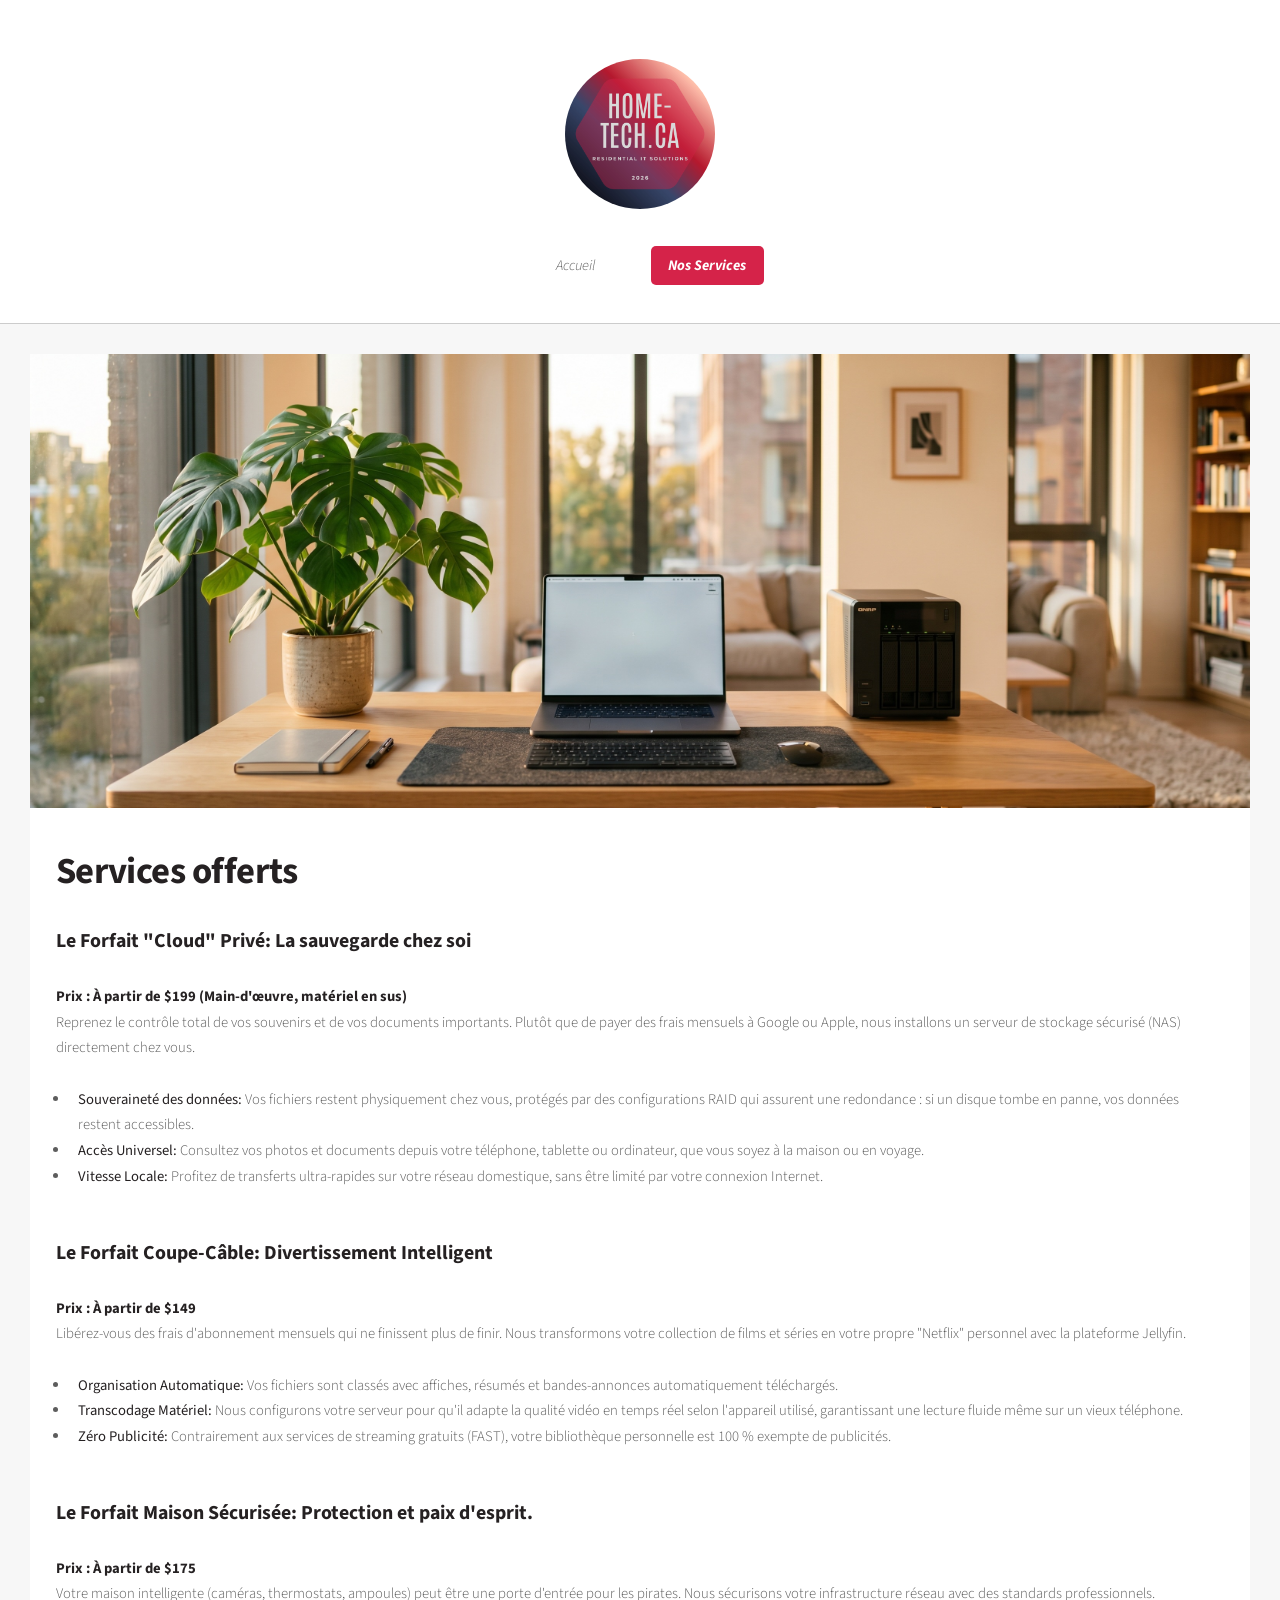
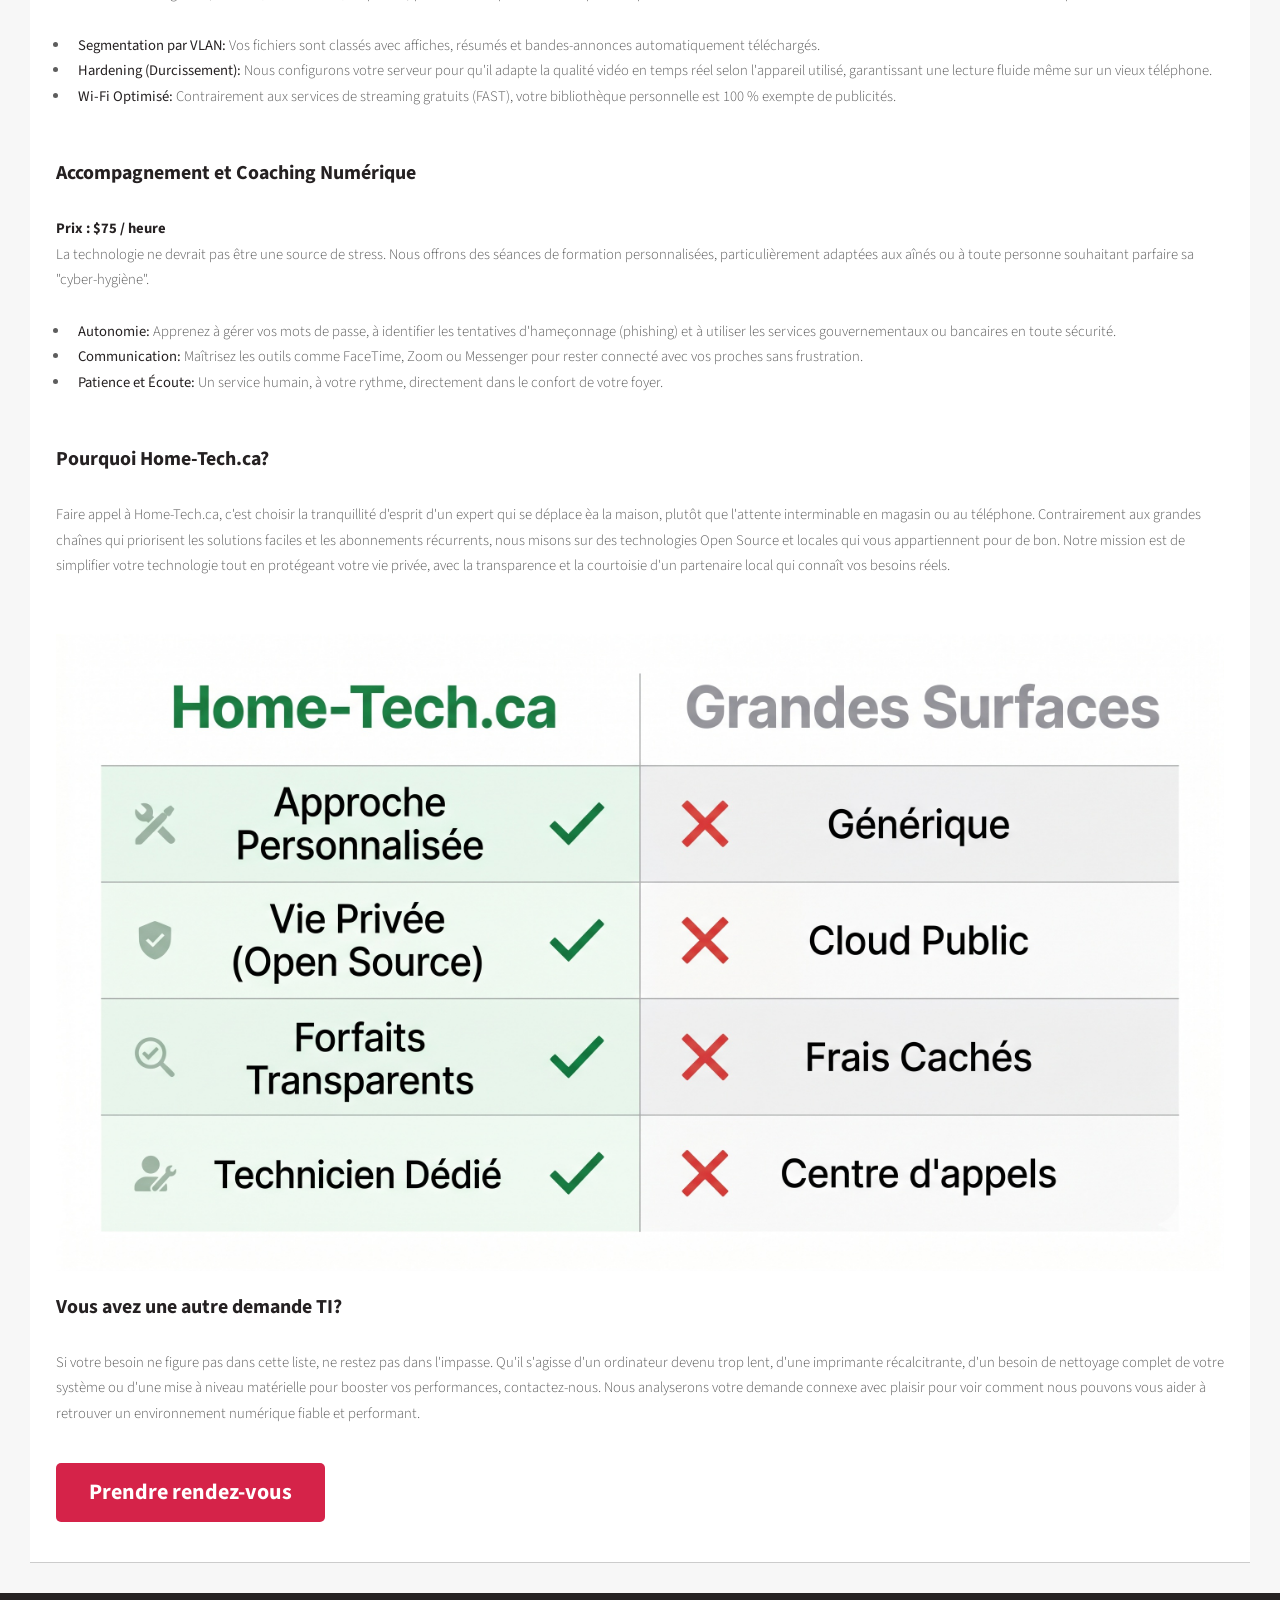
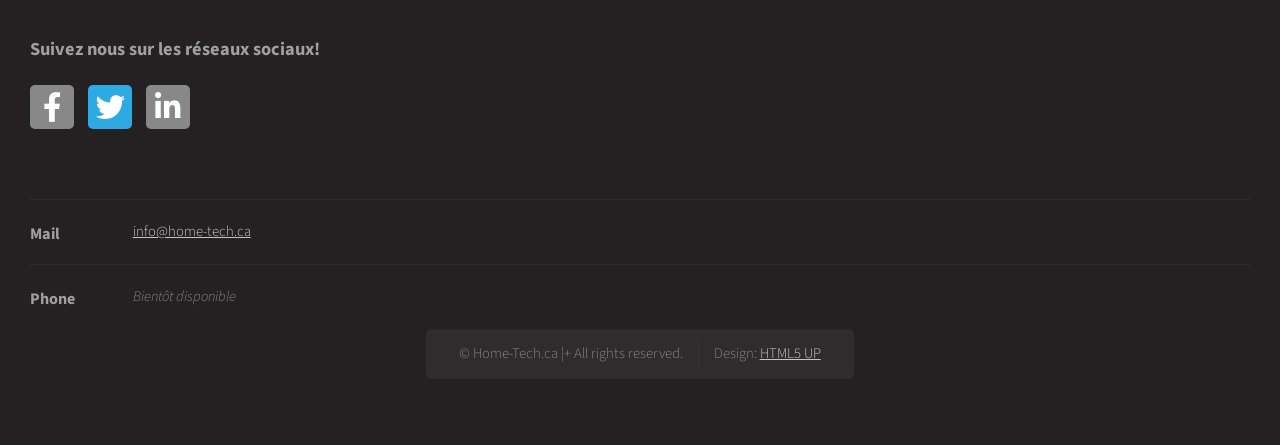
==== commit b9a1ea59: "Add files via upload" ====
--- a/services.html
+++ b/services.html
@@ -82,7 +82,7 @@
 									<h3 id="securehome">Le Forfait Maison Sécurisée: Protection et paix d'esprit.</h3>
 								</header>
 								<p>
-									<h4>Prix : À partir de $149</h4>
+									<h4>Prix : À partir de $175</h4>
 								Votre maison intelligente (caméras, thermostats, ampoules) peut être une porte d'entrée pour les pirates. Nous sécurisons votre infrastructure réseau avec des standards professionnels.
 								<ul><br>
 								<li><b>Segmentation par VLAN:</b>  Vos fichiers sont classés avec affiches, résumés et bandes-annonces automatiquement téléchargés.</li>
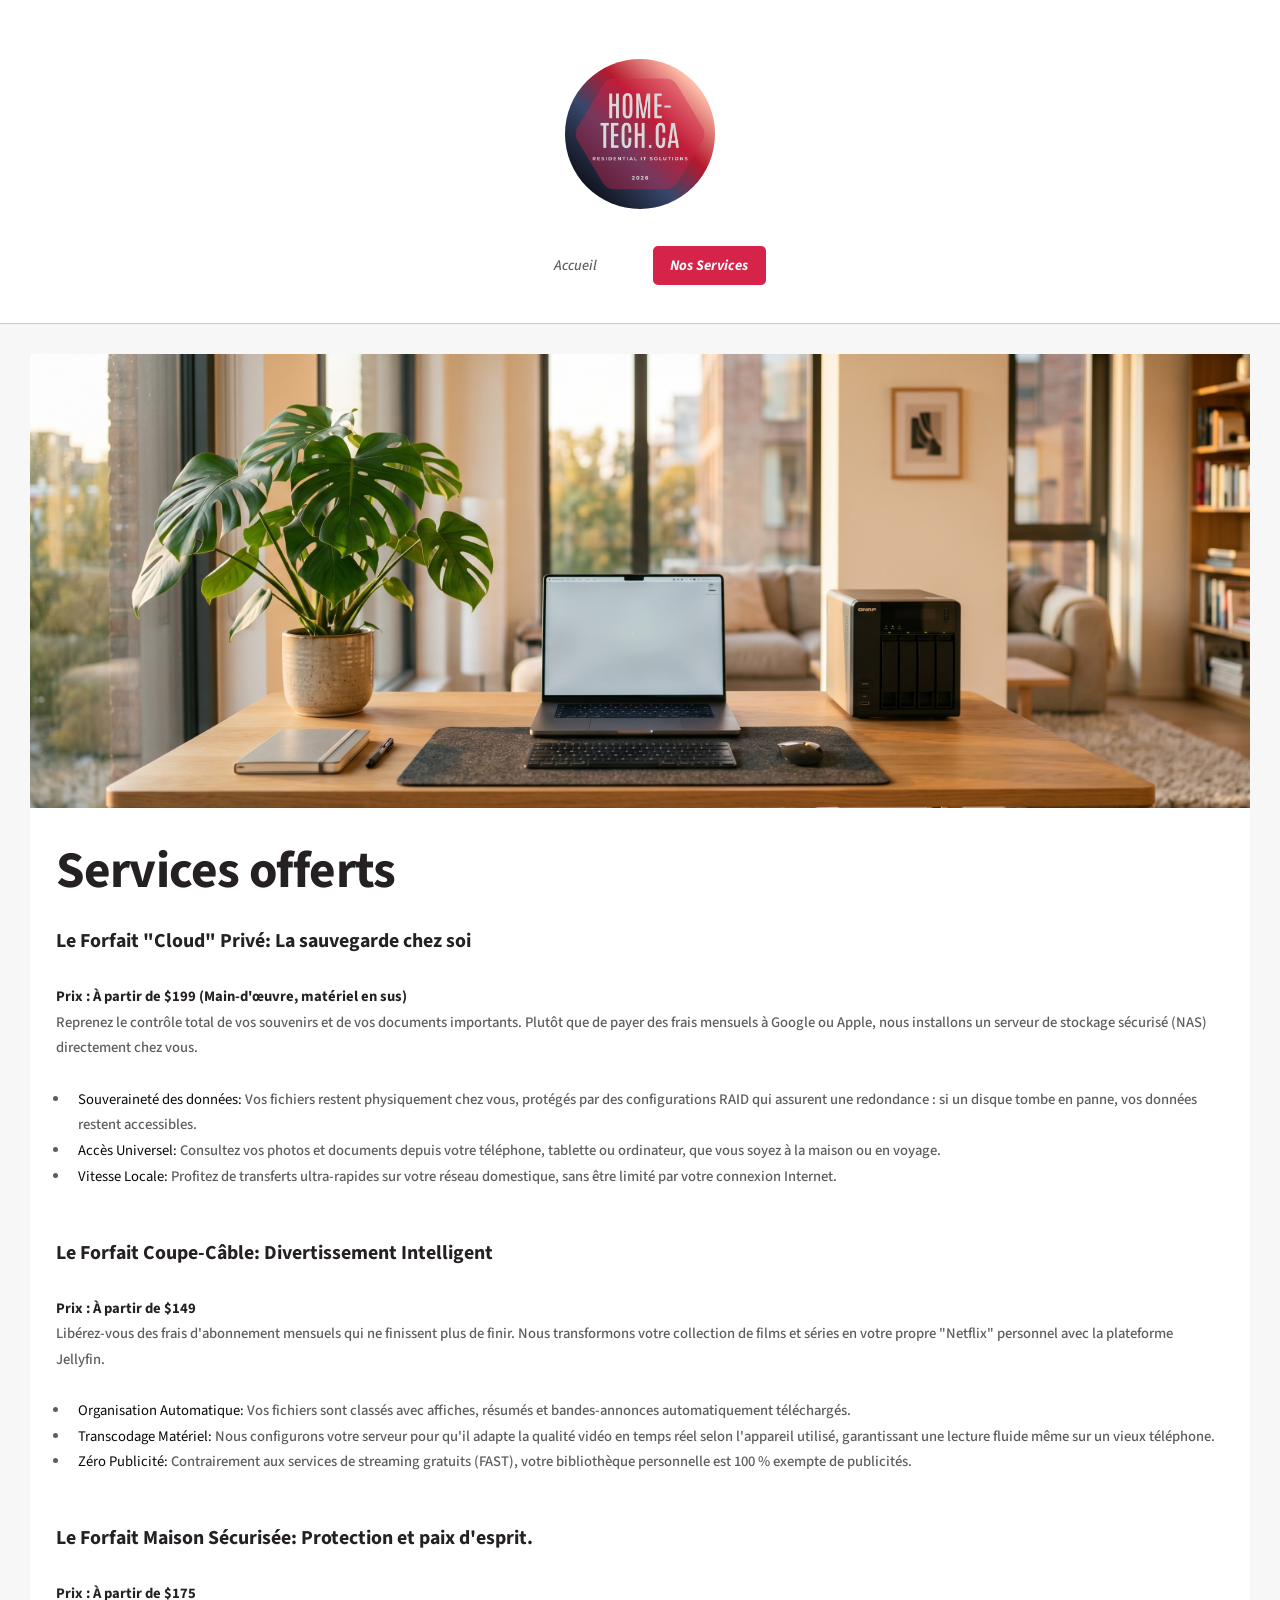
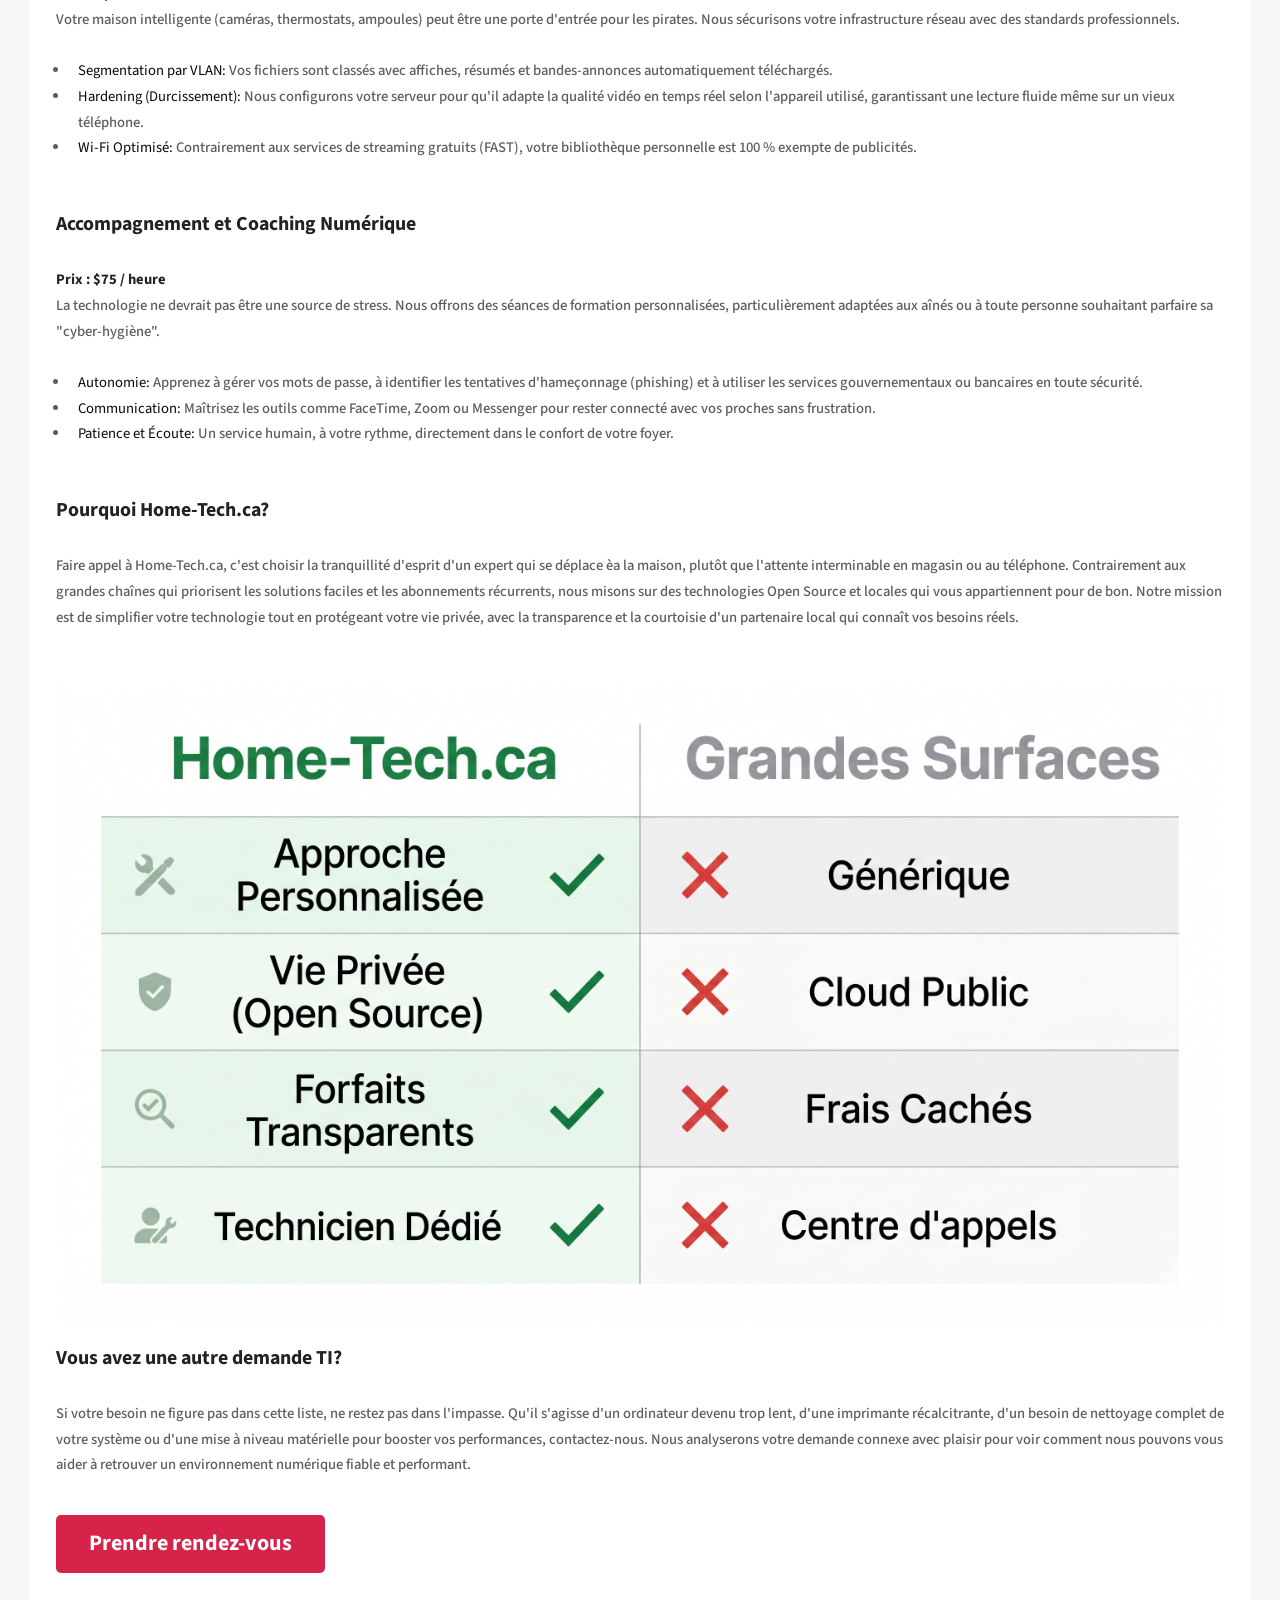
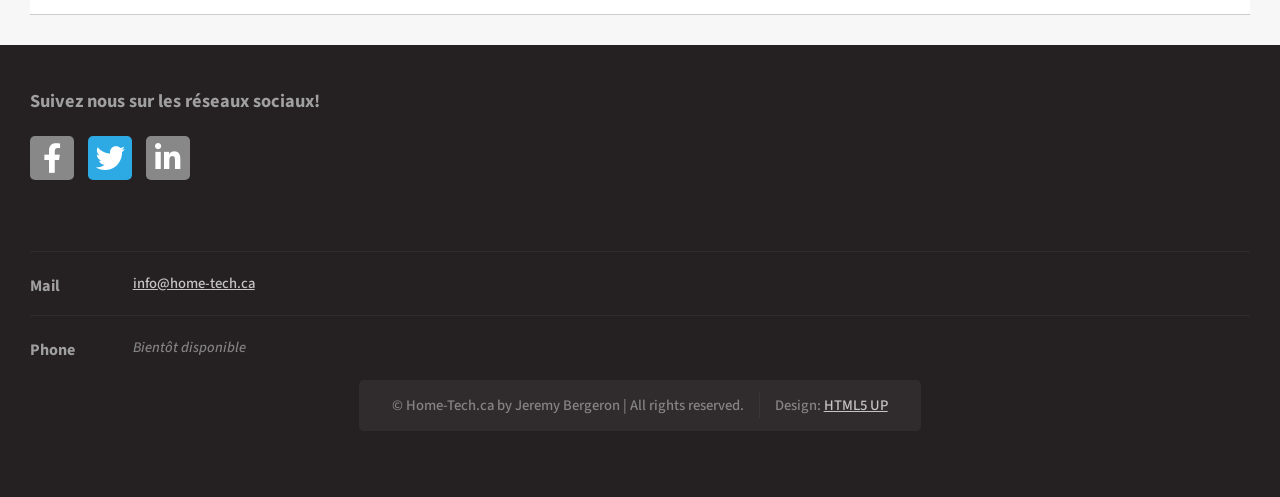
==== commit 62ba621d: "Add files via upload" ====
--- a/services.html
+++ b/services.html
@@ -26,7 +26,7 @@
 							<ul>
 								<li><a href="index.html">Accueil</a></li>
 								<li>
-								<li class="current"><a href="no-sidebar.html">Nos Services</a></li>
+								<li class="current"><a href="services.html">Nos Services</a></li>
 							</ul>
 						</nav>
 
@@ -201,7 +201,7 @@
 								<!-- Copyright -->
 									<div id="copyright">
 										<ul class="links">
-											<li>&copy; Home-Tech.ca |+ All rights reserved.</li><li>Design: <a href="http://html5up.net">HTML5 UP</a></li>
+											<li>&copy; Home-Tech.ca by Jeremy Bergeron | All rights reserved.</li><li>Design: <a href="http://html5up.net">HTML5 UP</a></li>
 										</ul>
 									</div>
 
--- a/assets/css/main.css
+++ b/assets/css/main.css
@@ -1,5 +1,5 @@
 @import url("fontawesome-all.min.css");
-@import url("https://fonts.googleapis.com/css?family=Source+Sans+Pro:300,400,700,900,300italic");
+@import url("https://fonts.googleapis.com/css?family=Source+Sans+Pro:300,400,500,600,700,900,300italic");
 
 /*
 	Dopetrope by HTML5 UP
@@ -102,14 +102,14 @@
 
 	body, input, textarea, select {
 		font-family: 'Source Sans Pro';
-		font-weight: 300;
+		font-weight: 500;
 		color: #5d5d5d;
-		font-size: 14pt;
+		font-size: 16pt;
 		line-height: 1.75em;
 	}
 
 	strong, b {
-		color: #252122;
+		color: #0a0909;
 		font-weight: 400;
 	}
 
@@ -1596,7 +1596,7 @@
 		}
 
 		.box.post h2 {
-			font-size: 2.5em;
+			font-size: 3.5em;
 			letter-spacing: -0.015em;
 		}
 
